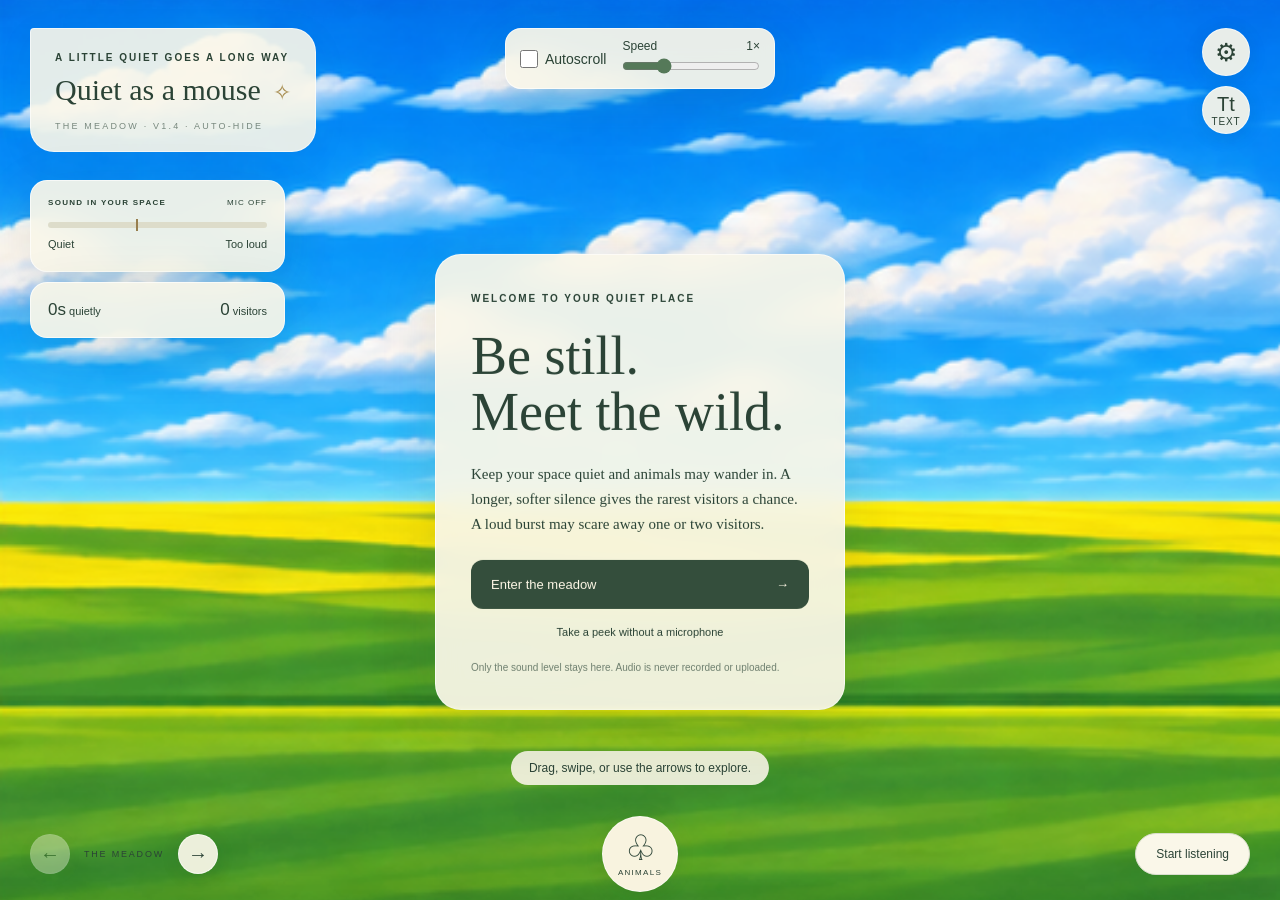
==== index.html @ 6cda4142 "Add files via upload" ====
<!doctype html>
<html lang="en"><head><meta charset="utf-8"><meta name="viewport" content="width=device-width,initial-scale=1,viewport-fit=cover"><meta name="theme-color" content="#f5f1df"><meta name="description" content="A little quiet goes a long way. A microphone-powered wildlife meadow."><title>Quiet as a Mouse · V1.4 · AUTO-HIDE</title><link rel="stylesheet" href="./style.css"><link rel="stylesheet" href="./text-boxes.css"><link rel="stylesheet" href="./controls-visibility.css"></head>
<body>
<main id="game" aria-label="Wildlife meadow">
 <div id="viewport" tabindex="0" aria-label="Scrollable habitat. Swipe, drag, or use left and right arrow keys."><div id="world"><div class="scenery"><img id="panoramaImage" src="./panorama.png" alt="Continuous meadow, curved shoreline, and open water" draggable="false" fetchpriority="high"></div><div id="animals"></div><div class="scenery water-surface" aria-hidden="true"><img src="./panorama.png" alt="" draggable="false"></div></div></div>
 <div id="textLayer" aria-label="Your text boxes"></div>
 <header><div class="brand"><span class="eyebrow">A LITTLE QUIET GOES A LONG WAY</span><h1>Quiet as a mouse<span>✧</span></h1><span class="version">THE MEADOW · V1.4 · AUTO-HIDE</span></div><div class="header-actions"><button id="settingsButton" class="round" aria-label="Open settings" title="Settings">⚙</button><button id="textButton" class="round" aria-label="Open text boxes" title="Add or edit text"><span aria-hidden="true">Tt</span><small>TEXT</small></button></div></header>
 <section class="autoscroll glass" aria-label="Autoscroll controls"><label class="auto-toggle" for="autoScroll"><input id="autoScroll" type="checkbox"> Autoscroll</label><label class="auto-speed" for="autoScrollSpeed"><span>Speed <output id="autoScrollSpeedValue">1×</output></span><input id="autoScrollSpeed" type="range" min="0.25" max="3" step="0.25" value="1" title="Autoscroll speed"></label></section>
 <section class="hud" aria-label="Game status"><div id="soundPanel" class="glass"><div class="row"><span class="eyebrow">SOUND IN YOUR SPACE</span><span id="soundWord">MIC OFF</span></div><div class="meter"><div id="meterFill"></div><i id="thresholdMarker"></i></div><div class="row small"><span>Quiet</span><span>Too loud</span></div></div><div class="stats glass"><span id="timerPanel"><b id="timer">0s</b> quietly</span><span id="countPanel"><b id="count">0</b> visitors</span></div><button id="enableMotion" class="motion-notice" hidden>Animal animation is off. Enable</button></section>
 <div id="message" role="status" aria-live="polite">Drag, swipe, or use the arrows to explore.</div>
 <footer><div class="navigation"><button id="left" class="round" aria-label="Scroll left">←</button><span id="location">THE MEADOW</span><button id="right" class="round" aria-label="Scroll right">→</button></div><button id="collectionButton" class="round collection" aria-label="Open animal collection"><span>♧</span><small>ANIMALS</small></button><button id="pause" class="pill">Start listening</button></footer>
 <div id="welcome" class="intro glass"><span class="eyebrow">WELCOME TO YOUR QUIET PLACE</span><h2>Be still.<br>Meet the wild.</h2><p>Keep your space quiet and animals may wander in. A longer, softer silence gives the rarest visitors a chance. A loud burst may scare away one or two visitors.</p><button id="start" class="primary">Enter the meadow <span>→</span></button><button id="preview" class="text-button">Take a peek without a microphone</button><p class="privacy">Only the sound level stays here. Audio is never recorded or uploaded.</p><p id="error" role="alert"></p></div>
</main>
<dialog id="collectionDialog" class="drawer"><div class="drawer-head"><div><span class="eyebrow">WHO'S HERE TODAY?</span><h2>Your visitors</h2></div><button class="round close" aria-label="Close animal collection">×</button></div><p class="muted">210 possible visitors. Names appear when animals arrive and disappear when they flee.</p><div id="roster"></div></dialog>
<dialog id="settingsDialog" class="settings glass"><div class="drawer-head"><div><span class="eyebrow">MAKE YOURSELF AT HOME</span><h2>Settings</h2></div><button class="round close" aria-label="Close settings">×</button></div>
 <label class="setting">Show sound bar on screen <input id="showSound" type="checkbox" checked></label><label class="setting">Show animal count on screen <input id="showCount" type="checkbox" checked></label><label class="setting">Show quiet timer <input id="showTimer" type="checkbox" checked></label><label class="setting">Reduce motion <input id="reduceMotion" type="checkbox" aria-describedby="motionHelp"></label><p id="motionHelp" class="small muted"></p>
 <label class="slider-label" for="sensitivity">Microphone sensitivity <output id="sensitivityValue">50</output></label><input id="sensitivity" type="range" min="0" max="100" value="50"><p class="small muted">Higher sensitivity makes softer noises count as loud. Rare visitors need an even quieter space.</p>
 <label class="slider-label" for="scrollSpeed">Scroll sensitivity <output id="scrollSpeedValue">1</output></label><input id="scrollSpeed" type="range" min="0.5" max="2" step="0.1" value="1">
 <button id="calibrate" class="pill">Recalibrate microphone</button><p id="calibrationStatus" role="status" class="small muted">Stay quiet for three seconds during calibration.</p><p class="small muted">Changes save on this device. Switching tabs pauses listening and ends the current visit.</p>
</dialog>
<dialog id="textDialog" class="drawer text-panel" aria-labelledby="textDialogTitle">
 <div class="drawer-head"><div><span class="eyebrow">A MESSAGE FOR YOUR MEADOW</span><h2 id="textDialogTitle">Your text</h2></div><button class="round close" aria-label="Close text boxes">×</button></div>
 <div class="row"><span id="textBoxCount">0 / 10 boxes</span><span class="muted">V1.4 · AUTO-HIDE</span></div>
 <button id="addText" class="primary" type="button">+ Add text box</button>
 <p id="textLimit" role="status" hidden>All 10 boxes are in use. Remove one to add another.</p>
 <div id="textList" class="text-list" role="group" aria-label="Choose a text box"></div>
 <p id="textEmpty" class="text-empty">Add a reminder, a quiet goal, or a message for your class.</p>
 <section id="textEditor" aria-label="Edit selected text box" hidden>
  <label class="text-label" for="textContent">Text <output id="textLength">0 / 1000</output></label>
  <textarea id="textContent" maxlength="1000" rows="3" placeholder="Write your message…"></textarea>
  <label class="text-label" for="textFont">Font</label><select id="textFont" aria-describedby="textFontHelp"></select>
  <p id="textFontHelp" class="muted"></p>
  <label class="text-label" for="textSize">Text size <output id="textSizeValue">32 px</output></label><input id="textSize" type="range" min="16" max="96" step="1" value="32">
  <label class="text-label" for="textColor">Text color <input id="textColor" type="color" value="#263e30"></label>
  <label class="setting" for="textBacking">Light background <input id="textBacking" type="checkbox" checked></label>
  <label class="text-label" for="textX">Horizontal position <output id="textXValue">50%</output></label><input id="textX" type="range" min="0" max="100" step="1" value="50">
  <label class="text-label" for="textY">Vertical position <output id="textYValue">42%</output></label><input id="textY" type="range" min="0" max="100" step="1" value="42">
  <p class="muted">Close this panel, then drag the move handle on a box to place it. Tap the text to edit it again.</p>
  <button id="removeText" class="text-remove" type="button">Remove this box</button>
 </section>
 <p id="textSaveStatus" class="muted" role="status"></p>
</dialog><noscript><div class="intro glass">Please enable JavaScript to play Quiet as a Mouse.</div></noscript><script type="module" src="./game.mjs"></script></body></html>
---- style.css ----
*{box-sizing:border-box} :root{font-family:Georgia,'Times New Roman',serif;color:#2b4336;background:#8bcafb;font-synthesis:none}body{margin:0;overflow:hidden}button,input{font:inherit}button{cursor:pointer;color:inherit}button:focus-visible,input:focus-visible,#viewport:focus-visible{outline:3px solid #c17b33;outline-offset:4px}button{border:0}button:disabled{opacity:.55;cursor:wait}#game{position:relative;height:100vh;height:100dvh;min-height:360px;overflow:hidden}#viewport{position:absolute;inset:0;overflow-x:auto;overflow-y:hidden;scrollbar-width:none;touch-action:pan-x;cursor:grab}#viewport:active{cursor:grabbing}#viewport::-webkit-scrollbar{display:none}#world{position:relative;height:100%;width:617.045455vh;width:617.045455dvh;min-width:100vw;background:#7cbfdc}.scenery{position:absolute;inset:0;overflow:hidden;pointer-events:none}.scenery img{position:absolute;left:0;top:var(--panorama-top,-52.840909%);width:100%;height:var(--panorama-height,205.681818%);max-width:none;object-fit:fill;pointer-events:none;user-select:none}header{position:absolute;left:max(30px,env(safe-area-inset-left));right:max(30px,env(safe-area-inset-right));top:max(28px,env(safe-area-inset-top));display:flex;justify-content:space-between;align-items:flex-start;pointer-events:none}.brand{padding:18px 24px;background:#faf7e9e8;border:1px solid #fff9;border-radius:4px 24px 24px 24px;box-shadow:0 8px 40px #31483c0c}header button{pointer-events:auto}.eyebrow,.version,.small,.row,#soundWord,.stats,.navigation,.pill,.primary,.text-button,.privacy,.setting,.slider-label,.muted,.animal-name,.tier-count,.collection small,#message{font-family:Arial,sans-serif}.eyebrow{font-size:10px;letter-spacing:2px;font-weight:700}.version{font-size:9px;letter-spacing:2.2px;opacity:.6}h1{font-size:30px;font-weight:normal;margin:8px 0}h1 span{font-size:22px;margin-left:12px;color:#a78c4f}h2{font-size:34px;font-weight:normal;margin:10px 0 18px}.round{width:48px;height:48px;border-radius:50%;background:#faf7e9ed;box-shadow:0 3px 20px #1d382217;border:1px solid #fff9;font-size:25px;display:inline-flex;align-items:center;justify-content:center}.glass{background:#faf7e9ed;border:1px solid #ffffffa8;box-shadow:0 15px 55px #1e3c2820;backdrop-filter:blur(14px)}.hud{position:absolute;top:180px;left:30px;width:255px;pointer-events:none}.hud .glass{border-radius:17px;padding:17px}.row{display:flex;justify-content:space-between;gap:8px;align-items:center}.row .eyebrow{font-size:8px;letter-spacing:1.3px}#soundWord{font-size:8px;letter-spacing:1px}.meter{position:relative;height:6px;background:#dddcca;border-radius:12px;margin:15px 0 8px;overflow:visible}#meterFill{height:100%;width:0;background:#6f9c72;border-radius:12px;transition:width .15s}#thresholdMarker{position:absolute;top:-3px;height:12px;width:2px;background:#977e4e;left:40%}.small{font-size:11px;line-height:1.6}.stats{display:flex;gap:22px;justify-content:space-between;margin-top:10px;font-size:11px}.stats b{font-size:17px;font-weight:normal}.stats:has(> [hidden]):has(> [hidden]+[hidden]){display:none}#message{position:absolute;bottom:115px;left:50%;transform:translateX(-50%);text-align:center;max-width:90%;width:max-content;background:#f7f3e5e8;padding:10px 18px;border-radius:30px;font-size:12px;pointer-events:none}footer{position:absolute;bottom:max(25px,env(safe-area-inset-bottom));left:30px;right:30px;display:flex;justify-content:space-between;align-items:center;pointer-events:none}footer>*{pointer-events:auto}.navigation{display:flex;align-items:center;gap:14px;font-size:9px;letter-spacing:1.8px}.navigation .round{width:40px;height:40px;font-size:20px}.collection{position:absolute;left:50%;transform:translateX(-50%);width:76px;height:76px;flex-direction:column;gap:2px;background:#f8f3df}.collection span{font-size:35px;line-height:35px}.collection small{font-size:8px;letter-spacing:1.3px}.pill{border:1px solid #d9decd;background:#faf7e9;padding:13px 20px;border-radius:30px;font-size:12px}.intro{position:absolute;width:min(410px,calc(100% - 32px));top:50%;left:50%;transform:translate(-50%,-43%);padding:33px 35px;border-radius:26px}.intro h2{font-size:54px;line-height:1.04;margin:22px 0}.intro p{font-size:15px;line-height:1.65}.primary{background:#344e3c;color:#fff9e8;width:100%;padding:17px 20px;border-radius:12px;font-size:13px;display:flex;justify-content:space-between;margin-top:23px}.text-button{background:none;font-size:11px;width:100%;padding:17px 0 0}.intro .privacy{font-size:10px;opacity:.65;margin:20px 0 0}.intro #error{font-family:Arial,sans-serif;font-size:12px;color:#925039;margin:12px 0 0}#error:empty{display:none}dialog{border:1px solid #fff9;color:#2b4336}dialog::backdrop{background:#193d302b;backdrop-filter:blur(2px)}.drawer{position:fixed;inset:0 0 0 auto;margin:0;width:min(450px,100%);max-width:100%;height:100dvh;max-height:100dvh;background:#f8f5e9;padding:28px;overflow:auto}.drawer-head{display:flex;justify-content:space-between;gap:12px;align-items:flex-start}.drawer-head h2{margin-bottom:8px}.close{width:36px;height:36px;box-shadow:none}.muted{color:#778072;font-size:12px;line-height:1.6}.tier-title{display:flex;justify-content:space-between;align-items:center;margin:30px 0 12px;font-size:18px}.tier-title img{height:38px;width:47px;object-fit:contain}.tier-count{font-size:10px;color:#8b9184}.cards{display:grid;grid-template-columns:repeat(3,1fr);gap:8px}.card{height:100px;border:1px solid #e5e7da;background:#fffdf5;border-radius:13px;text-align:center;overflow:hidden;display:flex;flex-direction:column;justify-content:center;align-items:center;padding:6px}.card svg{height:65px;width:100%;flex-shrink:0}.card.locked svg{filter:grayscale(1);opacity:.22}.animal-name{font-size:9px;line-height:1.2}.settings{border-radius:24px;width:min(440px,calc(100% - 24px));padding:27px;max-height:90dvh;overflow:auto}.setting{display:flex;align-items:center;justify-content:space-between;gap:16px;padding:14px 0;border-bottom:1px solid #e1e3d7;font-size:13px}.setting input{width:19px;height:19px;accent-color:#47694c}.slider-label{display:flex;justify-content:space-between;margin:22px 0 9px;font-size:12px}input[type=range]{width:100%;accent-color:#557959;min-height:24px}#calibrate{margin-top:16px}#animals{position:absolute;inset:0;pointer-events:none}.animal{position:absolute;will-change:transform;transform-origin:center bottom;filter:drop-shadow(0 5px 2px #1e3b2522)}.animal svg{display:block;width:100%;height:100%}.animal.water{filter:none;opacity:.82}.animal.water:after{content:'';position:absolute;inset:15% 0 0;background:linear-gradient(transparent,#69b9d655);border-radius:50%;pointer-events:none}.animal .leg,.animal [data-leg]{transform-box:view-box;animation:stride .65s ease-in-out infinite alternate}.animal .l1,.animal .l2{animation-delay:-.65s}.animal .tail{transform-origin:80px 95px;animation:sway 2.4s ease-in-out infinite alternate}.animal.idle .leg,.animal.idle [data-leg]{animation-play-state:paused}.animal.fleeing .leg{animation-duration:.2s}.reduced .animal *{animation:none!important}.animal.water .body{animation:swim 2s ease-in-out infinite alternate}.animal [data-leg]{animation:none}.animal [data-body]{transform-origin:center}.animal{transition:opacity .5s}@keyframes stride{from{rotate:-12deg}to{rotate:12deg}}@keyframes sway{from{rotate:-7deg}to{rotate:7deg}}@keyframes swim{to{translate:0 4px}}[hidden]{display:none!important}@media(max-width:700px){header{left:16px;right:16px;top:16px}.brand{padding:12px 15px}h1{font-size:23px}.eyebrow{font-size:8px;letter-spacing:1.3px}.version{font-size:8px}.hud{left:16px;top:145px;width:210px}.hud .glass{padding:12px}footer{left:16px;right:16px;bottom:20px}.navigation{gap:5px}.navigation span{display:none}.pill{padding:12px 15px;font-size:10px}.collection{width:64px;height:64px}#message{bottom:99px;font-size:10px}.intro{padding:26px}.intro h2{font-size:43px}.intro p{font-size:13px}.drawer{padding:22px}}@media(max-height:590px){header{top:10px}.brand{padding:10px 16px}h1{font-size:22px;margin:5px 0}.hud{top:117px;width:210px}.intro{top:48%;transform:translate(-50%,-50%);padding:20px;width:360px}.intro h2{font-size:32px;margin:12px 0}.intro h2 br{display:none}.intro p{font-size:12px;margin:10px 0}.intro .primary{padding:12px;margin-top:12px}.intro .privacy{margin-top:12px}.text-button{padding-top:12px}footer{bottom:12px}#message{bottom:91px}.collection{width:60px;height:60px}}@media(prefers-reduced-motion:reduce){*{scroll-behavior:auto!important}}
.water-surface{z-index:200;pointer-events:none;opacity:.23;clip-path:var(--water-clip)}

#viewport{overscroll-behavior-x:contain}footer button:disabled{opacity:.4;cursor:default}.scenery img{display:block}

/* V1.3: joint motion is controlled by the shared animation rig. */
#viewport{z-index:0}header,.hud,#message,footer{z-index:5}.intro{z-index:6}.animal .leg,.animal [data-leg],.animal .tail,.animal.water .body{animation:none}.animal{transition:none}.animal.airborne{filter:none}.animal.airborne:after{display:none}.animal svg{overflow:visible}

/* V1.3.1: each articulated part rotates around its own local anchor. */
.animal [data-anim],.animal [data-body],.card [data-anim],.card [data-body]{transform-origin:0 0;transform-box:view-box}
.motion-notice{pointer-events:auto;margin-top:10px;padding:10px 12px;border-radius:12px;background:#faf7e9;color:#344e3c;font:12px Arial,sans-serif;line-height:1.4;box-shadow:0 3px 15px #1d382217}

/* V1.3.3: keep entering sprites from extending the scrollable world. */
#animals{overflow:hidden}
.autoscroll{position:absolute;z-index:5;top:max(28px,env(safe-area-inset-top));left:50%;transform:translateX(-50%);display:flex;align-items:center;gap:16px;border-radius:16px;padding:10px 14px;width:270px;font:14px Arial,sans-serif}
.auto-toggle{display:flex;align-items:center;gap:7px;white-space:nowrap;min-height:32px;cursor:pointer}.auto-toggle input{width:18px;height:18px;margin:0;accent-color:#47694c}
.auto-speed{display:flex;flex:1;min-width:0;flex-direction:column;gap:1px;font-size:12px}.auto-speed span{display:flex;justify-content:space-between}.auto-speed input{margin:0;min-width:0;min-height:24px}
@media(max-width:1040px){.autoscroll{top:158px}.hud{top:224px}}
@media(max-width:700px){.autoscroll{top:124px;width:260px;padding:7px 12px}.hud{top:186px}}
@media(max-height:590px){.autoscroll{top:108px;padding:6px 12px}.hud{top:168px}}
@media(max-height:590px) and (min-width:900px){.autoscroll{top:12px}.hud{top:117px}}
@media(max-width:380px){h1{font-size:20px}.autoscroll{width:250px;max-width:calc(100% - 28px)}}
---- text-boxes.css ----
@font-face{font-family:'QAAM Roboto';src:url('./fonts/Roboto.ttf') format('truetype');font-style:normal;font-weight:100 900;font-display:swap}
@font-face{font-family:'QAAM Open Sans';src:url('./fonts/OpenSans.ttf') format('truetype');font-style:normal;font-weight:300 800;font-display:swap}
.header-actions{display:flex;flex-direction:column;align-items:center;gap:10px;pointer-events:auto}
#textButton{flex-direction:column;font:20px Arial,sans-serif;gap:0}#textButton small{font-size:10px;letter-spacing:.8px}
#textLayer{position:absolute;inset:0;z-index:3;pointer-events:none;overflow:hidden}
.text-box{position:absolute;width:min(360px,calc(100% - 24px));max-width:calc(100% - 24px);border-radius:14px;pointer-events:auto}
.text-content{display:block;padding:12px 18px;border-radius:14px;width:100%;max-height:55dvh;overflow:auto;white-space:pre-wrap;overflow-wrap:anywhere;text-align:center;line-height:1.25;background:transparent;text-shadow:0 1px 2px #fff,0 0 5px #fff9;cursor:pointer;user-select:none;-webkit-user-select:none}
.text-box.with-backing .text-content{background:#fffdf1ed;box-shadow:0 3px 16px #213d2d15;text-shadow:none}
.text-content{touch-action:manipulation}
.text-box:hover,.text-box:focus-within,.text-box.selected{outline:2px dashed #46694b;outline-offset:2px}
.text-move{position:absolute;top:0;left:0;transform:translateY(-22px);height:36px;width:44px;background:#f8f5e9;border:1px solid #a6b2a0;border-radius:10px 10px 0 0;font:24px Arial,sans-serif;opacity:0;touch-action:none;cursor:grab;z-index:1}
.text-box:hover .text-move,.text-box:focus-within .text-move,.text-box.dragging .text-move{opacity:1}.text-box.dragging .text-move{cursor:grabbing}.text-box.dragging{z-index:2}
.text-panel{width:min(420px,100%);font:16px Arial,sans-serif;padding:24px}.text-panel h2{font-family:Georgia,serif}.text-panel .close{min-width:40px;min-height:40px}
.text-panel .muted{font-size:14px}.text-panel .eyebrow{font-size:11px}.text-panel .primary{margin-top:12px;font-size:16px;justify-content:center;min-height:44px}
.text-panel button:disabled{cursor:default}.text-panel p{line-height:1.5}.text-panel textarea,.text-panel select,.text-panel input{font:16px Arial,sans-serif}
.text-panel textarea,.text-panel select{width:100%;border:1px solid #c6d1c1;border-radius:9px;background:#fffef8;color:#263e30;padding:10px}
.text-panel textarea{min-height:108px;resize:vertical;max-height:35dvh;line-height:1.45}.text-panel select{appearance:none;background-image:url("data:image/svg+xml,%3Csvg xmlns='http://www.w3.org/2000/svg' width='16' height='16' viewBox='0 0 16 16'%3E%3Cpath d='m4 6 4 4 4-4' fill='none' stroke='%23263e30' stroke-width='1.5'/%3E%3C/svg%3E");background-repeat:no-repeat;background-position:right 12px center;padding-right:36px;min-height:44px}
.text-panel :is(button,input,select,textarea):focus-visible{outline:3px solid #b37730;outline-offset:3px}
.text-label{display:flex;justify-content:space-between;align-items:center;margin:18px 0 8px;font-size:14px;gap:8px}.text-label output{font-size:13px;color:#5b6c5b}.text-label input[type=color]{width:60px;height:40px;padding:3px;border:1px solid #c6d1c1;background:#fffef8;border-radius:8px}
.text-panel .setting{font-size:14px}.text-panel input[type=range]{min-height:36px}.text-panel input[type=checkbox]{width:22px;height:22px}
.text-list{display:grid;grid-template-columns:1fr 1fr;gap:8px;margin:16px 0}.text-choice{min-width:0;overflow:hidden;text-overflow:ellipsis;white-space:nowrap;min-height:44px;padding:10px;text-align:left;border:1px solid #d1d9ca;border-radius:10px;background:#fffdf5;font:14px Arial,sans-serif}
.text-choice[aria-pressed=true]{border-color:#3d6746;background:#e1ecd8}.text-empty{padding:16px 0;font-size:15px;color:#677463}.text-remove{margin-top:18px;border:1px solid #b77966;background:#fff9f2;color:#8b4431;padding:12px 16px;border-radius:12px;font:14px Arial,sans-serif;min-height:44px}
#textLimit{color:#8b4431;font-size:14px}#textSaveStatus{margin-top:24px}#textBoxCount{white-space:nowrap}
@media(hover:none){.text-move{opacity:1}}
@media(max-width:700px){.text-panel{padding:20px}.header-actions{gap:8px}.text-box{width:min(320px,calc(100% - 24px))}}
@media(max-height:590px){.header-actions{gap:6px}#textButton{height:42px;width:42px}.text-content{max-height:48dvh}}
@media(max-width:380px){header .brand{max-width:calc(100% - 58px)}header h1 span{margin-left:4px}}
---- controls-visibility.css ----
.header-actions,.autoscroll,footer,#enableMotion{transition:opacity .18s ease,visibility 0s}
.text-move{transition:opacity .18s ease,visibility 0s}
body.controls-asleep :is(.header-actions,.autoscroll,footer,#enableMotion,.text-move){opacity:0!important;visibility:hidden;pointer-events:none!important;transition:opacity .18s ease,visibility 0s .18s}
body.controls-asleep .text-box:not(.dragging){outline:none}
body.reduced :is(.header-actions,.autoscroll,footer,#enableMotion,.text-move){transition:none!important}
@media(prefers-reduced-motion:reduce){.header-actions,.autoscroll,footer,#enableMotion,.text-move{transition:none!important}}
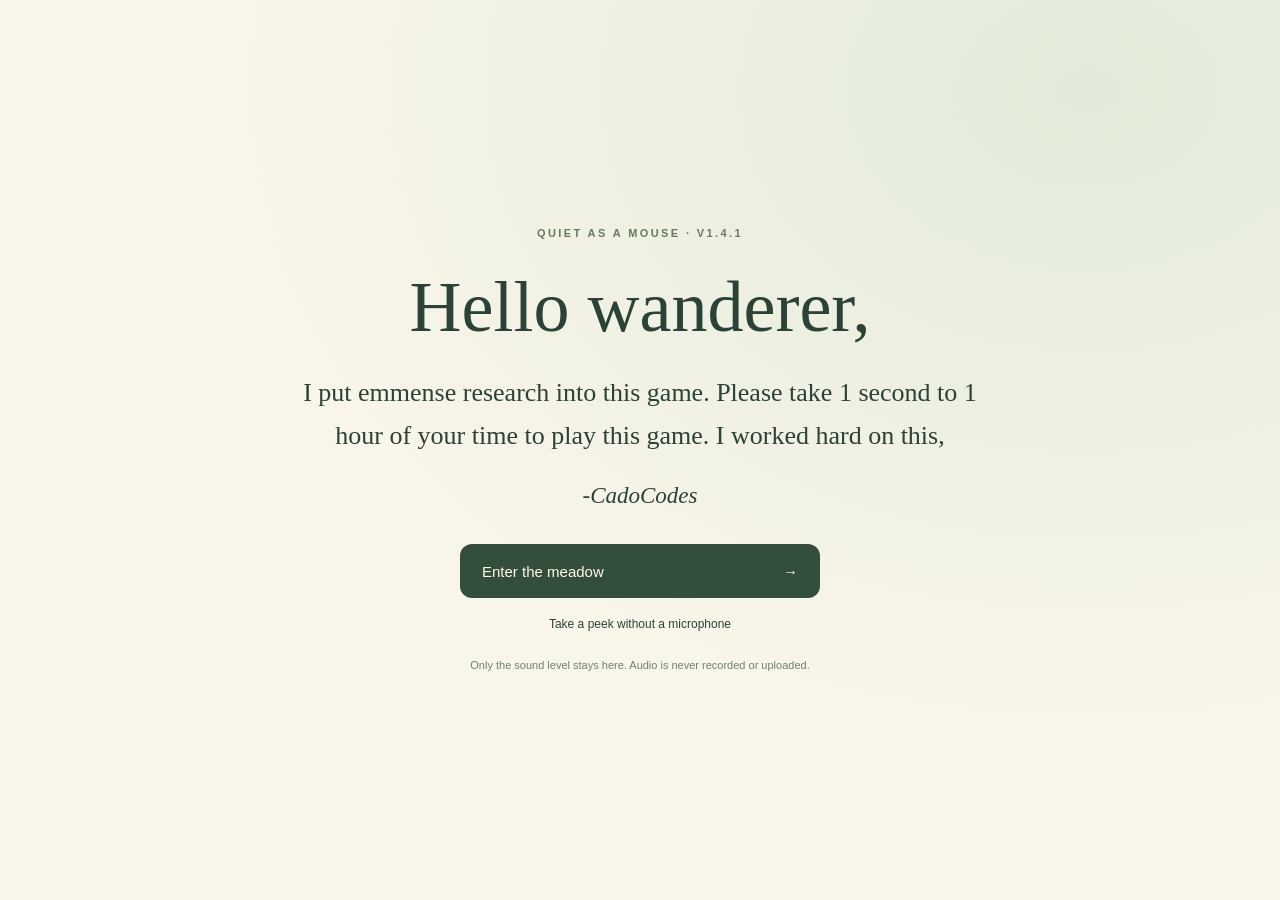
==== commit dfd724d0: "Add files via upload" ====
--- a/index.html
+++ b/index.html
@@ -1,42 +1,55 @@
-<!doctype html>
-<html lang="en"><head><meta charset="utf-8"><meta name="viewport" content="width=device-width,initial-scale=1,viewport-fit=cover"><meta name="theme-color" content="#f5f1df"><meta name="description" content="A little quiet goes a long way. A microphone-powered wildlife meadow."><title>Quiet as a Mouse · V1.4 · AUTO-HIDE</title><link rel="stylesheet" href="./style.css"><link rel="stylesheet" href="./text-boxes.css"><link rel="stylesheet" href="./controls-visibility.css"></head>
-<body>
-<main id="game" aria-label="Wildlife meadow">
- <div id="viewport" tabindex="0" aria-label="Scrollable habitat. Swipe, drag, or use left and right arrow keys."><div id="world"><div class="scenery"><img id="panoramaImage" src="./panorama.png" alt="Continuous meadow, curved shoreline, and open water" draggable="false" fetchpriority="high"></div><div id="animals"></div><div class="scenery water-surface" aria-hidden="true"><img src="./panorama.png" alt="" draggable="false"></div></div></div>
- <div id="textLayer" aria-label="Your text boxes"></div>
- <header><div class="brand"><span class="eyebrow">A LITTLE QUIET GOES A LONG WAY</span><h1>Quiet as a mouse<span>✧</span></h1><span class="version">THE MEADOW · V1.4 · AUTO-HIDE</span></div><div class="header-actions"><button id="settingsButton" class="round" aria-label="Open settings" title="Settings">⚙</button><button id="textButton" class="round" aria-label="Open text boxes" title="Add or edit text"><span aria-hidden="true">Tt</span><small>TEXT</small></button></div></header>
- <section class="autoscroll glass" aria-label="Autoscroll controls"><label class="auto-toggle" for="autoScroll"><input id="autoScroll" type="checkbox"> Autoscroll</label><label class="auto-speed" for="autoScrollSpeed"><span>Speed <output id="autoScrollSpeedValue">1×</output></span><input id="autoScrollSpeed" type="range" min="0.25" max="3" step="0.25" value="1" title="Autoscroll speed"></label></section>
- <section class="hud" aria-label="Game status"><div id="soundPanel" class="glass"><div class="row"><span class="eyebrow">SOUND IN YOUR SPACE</span><span id="soundWord">MIC OFF</span></div><div class="meter"><div id="meterFill"></div><i id="thresholdMarker"></i></div><div class="row small"><span>Quiet</span><span>Too loud</span></div></div><div class="stats glass"><span id="timerPanel"><b id="timer">0s</b> quietly</span><span id="countPanel"><b id="count">0</b> visitors</span></div><button id="enableMotion" class="motion-notice" hidden>Animal animation is off. Enable</button></section>
- <div id="message" role="status" aria-live="polite">Drag, swipe, or use the arrows to explore.</div>
- <footer><div class="navigation"><button id="left" class="round" aria-label="Scroll left">←</button><span id="location">THE MEADOW</span><button id="right" class="round" aria-label="Scroll right">→</button></div><button id="collectionButton" class="round collection" aria-label="Open animal collection"><span>♧</span><small>ANIMALS</small></button><button id="pause" class="pill">Start listening</button></footer>
- <div id="welcome" class="intro glass"><span class="eyebrow">WELCOME TO YOUR QUIET PLACE</span><h2>Be still.<br>Meet the wild.</h2><p>Keep your space quiet and animals may wander in. A longer, softer silence gives the rarest visitors a chance. A loud burst may scare away one or two visitors.</p><button id="start" class="primary">Enter the meadow <span>→</span></button><button id="preview" class="text-button">Take a peek without a microphone</button><p class="privacy">Only the sound level stays here. Audio is never recorded or uploaded.</p><p id="error" role="alert"></p></div>
-</main>
-<dialog id="collectionDialog" class="drawer"><div class="drawer-head"><div><span class="eyebrow">WHO'S HERE TODAY?</span><h2>Your visitors</h2></div><button class="round close" aria-label="Close animal collection">×</button></div><p class="muted">210 possible visitors. Names appear when animals arrive and disappear when they flee.</p><div id="roster"></div></dialog>
-<dialog id="settingsDialog" class="settings glass"><div class="drawer-head"><div><span class="eyebrow">MAKE YOURSELF AT HOME</span><h2>Settings</h2></div><button class="round close" aria-label="Close settings">×</button></div>
- <label class="setting">Show sound bar on screen <input id="showSound" type="checkbox" checked></label><label class="setting">Show animal count on screen <input id="showCount" type="checkbox" checked></label><label class="setting">Show quiet timer <input id="showTimer" type="checkbox" checked></label><label class="setting">Reduce motion <input id="reduceMotion" type="checkbox" aria-describedby="motionHelp"></label><p id="motionHelp" class="small muted"></p>
- <label class="slider-label" for="sensitivity">Microphone sensitivity <output id="sensitivityValue">50</output></label><input id="sensitivity" type="range" min="0" max="100" value="50"><p class="small muted">Higher sensitivity makes softer noises count as loud. Rare visitors need an even quieter space.</p>
- <label class="slider-label" for="scrollSpeed">Scroll sensitivity <output id="scrollSpeedValue">1</output></label><input id="scrollSpeed" type="range" min="0.5" max="2" step="0.1" value="1">
- <button id="calibrate" class="pill">Recalibrate microphone</button><p id="calibrationStatus" role="status" class="small muted">Stay quiet for three seconds during calibration.</p><p class="small muted">Changes save on this device. Switching tabs pauses listening and ends the current visit.</p>
-</dialog>
-<dialog id="textDialog" class="drawer text-panel" aria-labelledby="textDialogTitle">
- <div class="drawer-head"><div><span class="eyebrow">A MESSAGE FOR YOUR MEADOW</span><h2 id="textDialogTitle">Your text</h2></div><button class="round close" aria-label="Close text boxes">×</button></div>
- <div class="row"><span id="textBoxCount">0 / 10 boxes</span><span class="muted">V1.4 · AUTO-HIDE</span></div>
- <button id="addText" class="primary" type="button">+ Add text box</button>
- <p id="textLimit" role="status" hidden>All 10 boxes are in use. Remove one to add another.</p>
- <div id="textList" class="text-list" role="group" aria-label="Choose a text box"></div>
- <p id="textEmpty" class="text-empty">Add a reminder, a quiet goal, or a message for your class.</p>
- <section id="textEditor" aria-label="Edit selected text box" hidden>
-  <label class="text-label" for="textContent">Text <output id="textLength">0 / 1000</output></label>
-  <textarea id="textContent" maxlength="1000" rows="3" placeholder="Write your message…"></textarea>
-  <label class="text-label" for="textFont">Font</label><select id="textFont" aria-describedby="textFontHelp"></select>
-  <p id="textFontHelp" class="muted"></p>
-  <label class="text-label" for="textSize">Text size <output id="textSizeValue">32 px</output></label><input id="textSize" type="range" min="16" max="96" step="1" value="32">
-  <label class="text-label" for="textColor">Text color <input id="textColor" type="color" value="#263e30"></label>
-  <label class="setting" for="textBacking">Light background <input id="textBacking" type="checkbox" checked></label>
-  <label class="text-label" for="textX">Horizontal position <output id="textXValue">50%</output></label><input id="textX" type="range" min="0" max="100" step="1" value="50">
-  <label class="text-label" for="textY">Vertical position <output id="textYValue">42%</output></label><input id="textY" type="range" min="0" max="100" step="1" value="42">
-  <p class="muted">Close this panel, then drag the move handle on a box to place it. Tap the text to edit it again.</p>
-  <button id="removeText" class="text-remove" type="button">Remove this box</button>
- </section>
- <p id="textSaveStatus" class="muted" role="status"></p>
-</dialog><noscript><div class="intro glass">Please enable JavaScript to play Quiet as a Mouse.</div></noscript><script type="module" src="./game.mjs"></script></body></html>
+<!doctype html>
+<html lang="en"><head><meta charset="utf-8"><meta name="viewport" content="width=device-width,initial-scale=1,viewport-fit=cover"><meta name="theme-color" content="#f5f1df"><meta name="description" content="A little quiet goes a long way. A microphone-powered wildlife meadow."><title>Quiet as a Mouse · V1.4.1 · AUTO-HIDE</title><link rel="stylesheet" href="./style.css"><link rel="stylesheet" href="./text-boxes.css"><link rel="stylesheet" href="./controls-visibility.css"><link rel="stylesheet" href="./welcome-screen.css"></head>
+<body>
+<main id="game" aria-label="Wildlife meadow">
+ <div id="viewport" tabindex="0" aria-label="Scrollable habitat. Swipe, drag, or use left and right arrow keys."><div id="world"><div class="scenery"><img id="panoramaImage" src="./panorama.png" alt="Continuous meadow, curved shoreline, and open water" draggable="false" fetchpriority="high"></div><div id="animals"></div><div class="scenery water-surface" aria-hidden="true"><img src="./panorama.png" alt="" draggable="false"></div></div></div>
+ <div id="textLayer" aria-label="Your text boxes"></div>
+ <header><div class="brand"><span class="eyebrow">A LITTLE QUIET GOES A LONG WAY</span><h1>Quiet as a mouse<span>✧</span></h1><span class="version">THE MEADOW · V1.4.1 · AUTO-HIDE</span></div><div class="header-tools"><div class="header-actions"><button id="settingsButton" class="round" aria-label="Open settings" title="Settings">⚙</button><button id="textButton" class="round" aria-label="Open text boxes" title="Add or edit text"><span aria-hidden="true">Tt</span><small>TEXT</small></button></div><img class="creator-mark" src="./cadocodes-logo.png" alt="CadoCodes" width="80" height="80" draggable="false"></div></header>
+ <section class="autoscroll glass" aria-label="Autoscroll controls"><label class="auto-toggle" for="autoScroll"><input id="autoScroll" type="checkbox"> Autoscroll</label><label class="auto-speed" for="autoScrollSpeed"><span>Speed <output id="autoScrollSpeedValue">1×</output></span><input id="autoScrollSpeed" type="range" min="0.25" max="3" step="0.25" value="1" title="Autoscroll speed"></label></section>
+ <section class="hud" aria-label="Game status"><div id="soundPanel" class="glass"><div class="row"><span class="eyebrow">SOUND IN YOUR SPACE</span><span id="soundWord">MIC OFF</span></div><div class="meter"><div id="meterFill"></div><i id="thresholdMarker"></i></div><div class="row small"><span>Quiet</span><span>Too loud</span></div></div><div class="stats glass"><span id="timerPanel"><b id="timer">0s</b> quietly</span><span id="countPanel"><b id="count">0</b> visitors</span></div><button id="enableMotion" class="motion-notice" hidden>Animal animation is off. Enable</button></section>
+ <div id="message" role="status" aria-live="polite">Drag, swipe, or use the arrows to explore.</div>
+ <footer><div class="navigation"><button id="left" class="round" aria-label="Scroll left">←</button><span id="location">THE MEADOW</span><button id="right" class="round" aria-label="Scroll right">→</button></div><button id="collectionButton" class="round collection" aria-label="Open animal collection"><span>♧</span><small>ANIMALS</small></button><button id="pause" class="pill">Start listening</button></footer>
+ <section id="welcome" class="intro glass welcome-screen" aria-labelledby="welcomeTitle">
+  <div class="welcome-content">
+   <span class="eyebrow">QUIET AS A MOUSE &middot; V1.4.1</span>
+   <h2 id="welcomeTitle">Hello wanderer,</h2>
+   <p class="welcome-message">I put emmense research into this game. Please take 1 second to 1 hour of your time to play this game. I worked hard on this,</p>
+   <p class="welcome-signature">-CadoCodes</p>
+   <div class="welcome-actions">
+    <button id="start" class="primary">Enter the meadow <span aria-hidden="true">&rarr;</span></button>
+    <button id="preview" class="text-button">Take a peek without a microphone</button>
+    <p class="privacy">Only the sound level stays here. Audio is never recorded or uploaded.</p>
+    <p id="error" role="alert"></p>
+   </div>
+  </div>
+ </section>
+</main>
+<dialog id="collectionDialog" class="drawer"><div class="drawer-head"><div><span class="eyebrow">WHO'S HERE TODAY?</span><h2>Your visitors</h2></div><button class="round close" aria-label="Close animal collection">×</button></div><p class="muted">210 possible visitors. Names appear when animals arrive and disappear when they flee.</p><div id="roster"></div></dialog>
+<dialog id="settingsDialog" class="settings glass"><div class="drawer-head"><div><span class="eyebrow">MAKE YOURSELF AT HOME</span><h2>Settings</h2></div><button class="round close" aria-label="Close settings">×</button></div>
+ <label class="setting">Show sound bar on screen <input id="showSound" type="checkbox" checked></label><label class="setting">Show animal count on screen <input id="showCount" type="checkbox" checked></label><label class="setting">Show quiet timer <input id="showTimer" type="checkbox" checked></label><label class="setting">Reduce motion <input id="reduceMotion" type="checkbox" aria-describedby="motionHelp"></label><p id="motionHelp" class="small muted"></p>
+ <label class="slider-label" for="sensitivity">Microphone sensitivity <output id="sensitivityValue">50</output></label><input id="sensitivity" type="range" min="0" max="100" value="50"><p class="small muted">Higher sensitivity makes softer noises count as loud. Rare visitors need an even quieter space.</p>
+ <label class="slider-label" for="scrollSpeed">Scroll sensitivity <output id="scrollSpeedValue">1</output></label><input id="scrollSpeed" type="range" min="0.5" max="2" step="0.1" value="1">
+ <button id="calibrate" class="pill">Recalibrate microphone</button><p id="calibrationStatus" role="status" class="small muted">Stay quiet for three seconds during calibration.</p><p class="small muted">Changes save on this device. Switching tabs pauses listening and ends the current visit.</p>
+</dialog>
+<dialog id="textDialog" class="drawer text-panel" aria-labelledby="textDialogTitle">
+ <div class="drawer-head"><div><span class="eyebrow">A MESSAGE FOR YOUR MEADOW</span><h2 id="textDialogTitle">Your text</h2></div><button class="round close" aria-label="Close text boxes">×</button></div>
+ <div class="row"><span id="textBoxCount">0 / 10 boxes</span><span class="muted">V1.4.1 · AUTO-HIDE</span></div>
+ <button id="addText" class="primary" type="button">+ Add text box</button>
+ <p id="textLimit" role="status" hidden>All 10 boxes are in use. Remove one to add another.</p>
+ <div id="textList" class="text-list" role="group" aria-label="Choose a text box"></div>
+ <p id="textEmpty" class="text-empty">Add a reminder, a quiet goal, or a message for your class.</p>
+ <section id="textEditor" aria-label="Edit selected text box" hidden>
+  <label class="text-label" for="textContent">Text <output id="textLength">0 / 1000</output></label>
+  <textarea id="textContent" maxlength="1000" rows="3" placeholder="Write your message…"></textarea>
+  <label class="text-label" for="textFont">Font</label><select id="textFont" aria-describedby="textFontHelp"></select>
+  <p id="textFontHelp" class="muted"></p>
+  <label class="text-label" for="textSize">Text size <output id="textSizeValue">32 px</output></label><input id="textSize" type="range" min="16" max="96" step="1" value="32">
+  <label class="text-label" for="textColor">Text color <input id="textColor" type="color" value="#263e30"></label>
+  <label class="setting" for="textBacking">Light background <input id="textBacking" type="checkbox" checked></label>
+  <label class="text-label" for="textX">Horizontal position <output id="textXValue">50%</output></label><input id="textX" type="range" min="0" max="100" step="1" value="50">
+  <label class="text-label" for="textY">Vertical position <output id="textYValue">42%</output></label><input id="textY" type="range" min="0" max="100" step="1" value="42">
+  <p class="muted">Close this panel, then drag the move handle on a box to place it. Tap the text to edit it again.</p>
+  <button id="removeText" class="text-remove" type="button">Remove this box</button>
+ </section>
+ <p id="textSaveStatus" class="muted" role="status"></p>
+</dialog><noscript><div class="intro glass">Please enable JavaScript to play Quiet as a Mouse.</div></noscript><script type="module" src="./game.mjs"></script></body></html>
--- a/welcome-screen.css
+++ b/welcome-screen.css
@@ -0,0 +1,16 @@
+/* V1.4.1: creator welcome and top-right mark. */
+.header-tools{display:flex;flex-direction:column;align-items:flex-end;gap:14px;pointer-events:none}
+.creator-mark{display:block;width:80px;height:80px;object-fit:contain;border-radius:50%;pointer-events:none;user-select:none;filter:drop-shadow(0 4px 12px #19352a22)}
+#welcome.welcome-screen{position:absolute;inset:0;z-index:20;width:100%;height:100%;max-width:none;transform:none;border:0;border-radius:0;display:grid;align-items:safe center;justify-items:center;overflow:auto;overscroll-behavior:contain;padding:48px 28px;background:radial-gradient(ellipse at 85% 10%,#e2ebd9 0,transparent 55%),#f8f5e9;box-shadow:none}
+.welcome-content{width:min(740px,100%);text-align:center}
+#welcome .eyebrow{display:block;color:#657b5e;line-height:1.6;letter-spacing:2.4px;font-size:11px}
+#welcome h2{font-size:clamp(38px,6vw,72px);line-height:1.08;margin:26px 0}
+#welcome .welcome-message{font-size:clamp(19px,2.5vw,26px);line-height:1.65;margin:0 auto;max-width:680px}
+#welcome .welcome-signature{font-size:23px;font-style:italic;line-height:1.4;margin:22px 0 32px}
+.welcome-actions{max-width:360px;margin:0 auto}
+#welcome .primary{font-size:15px;min-height:54px;margin-top:0;align-items:center;padding:17px 22px}
+#welcome .text-button{font-size:12px;min-height:44px;padding:16px 0 8px}
+#welcome .privacy{font-size:11px;line-height:1.6;margin:15px 0 0}
+#welcome #error{font-size:13px;line-height:1.5}
+@media(max-width:700px){.header-tools{gap:12px}.creator-mark{width:60px;height:60px}#welcome.welcome-screen{padding:32px 24px}#welcome h2{margin:22px 0}#welcome .welcome-signature{font-size:21px;margin:20px 0 28px}}
+@media(max-height:590px){.header-tools{gap:10px}.creator-mark{width:56px;height:56px}#welcome.welcome-screen{padding:24px}#welcome h2{font-size:36px;margin:15px 0}#welcome .welcome-message{font-size:18px;line-height:1.5}#welcome .welcome-signature{font-size:20px;margin:12px 0 20px}}
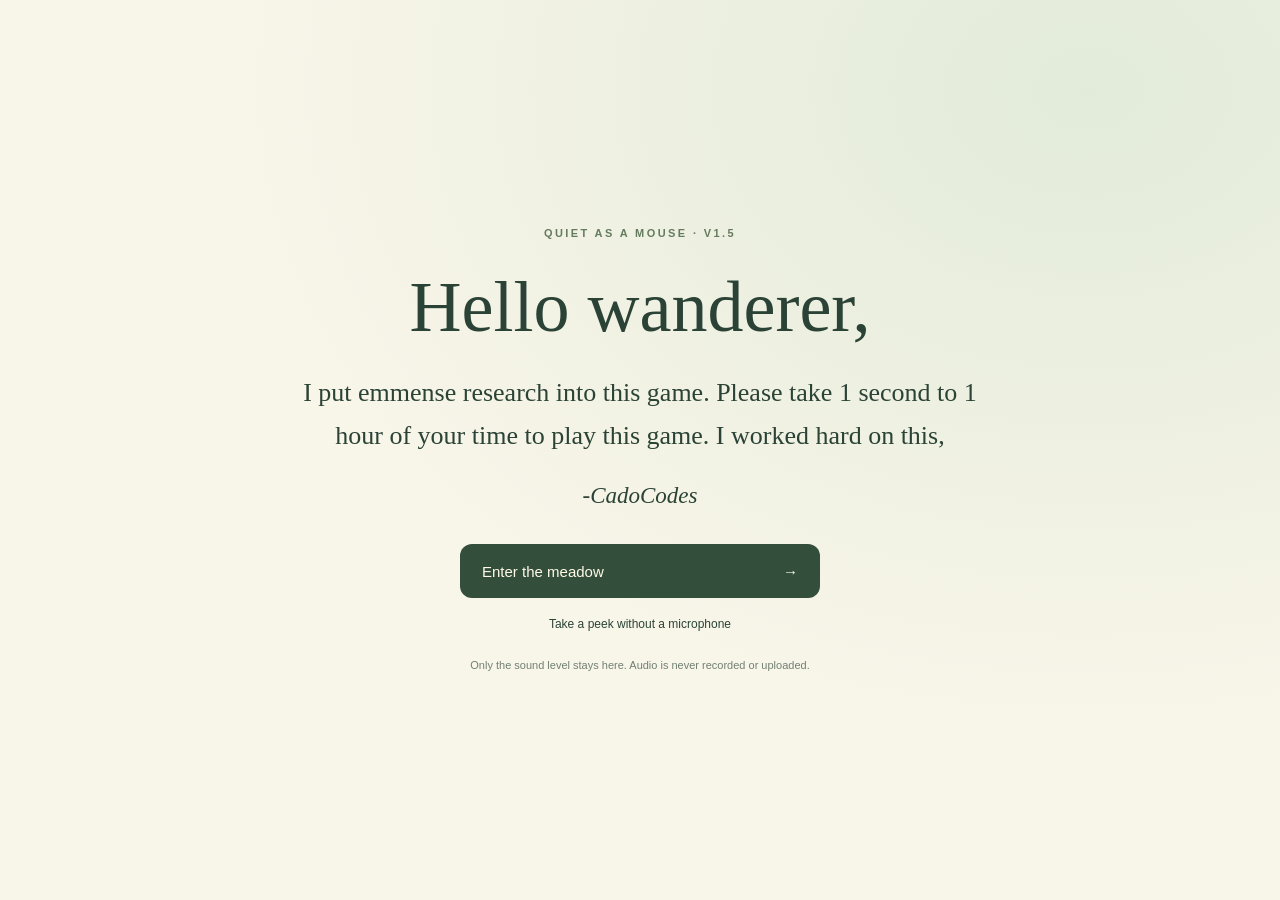
==== commit 8c495cb9: "Add files via upload" ====
--- a/index.html
+++ b/index.html
@@ -1,55 +1,66 @@
-<!doctype html>
-<html lang="en"><head><meta charset="utf-8"><meta name="viewport" content="width=device-width,initial-scale=1,viewport-fit=cover"><meta name="theme-color" content="#f5f1df"><meta name="description" content="A little quiet goes a long way. A microphone-powered wildlife meadow."><title>Quiet as a Mouse · V1.4.1 · AUTO-HIDE</title><link rel="stylesheet" href="./style.css"><link rel="stylesheet" href="./text-boxes.css"><link rel="stylesheet" href="./controls-visibility.css"><link rel="stylesheet" href="./welcome-screen.css"></head>
-<body>
-<main id="game" aria-label="Wildlife meadow">
- <div id="viewport" tabindex="0" aria-label="Scrollable habitat. Swipe, drag, or use left and right arrow keys."><div id="world"><div class="scenery"><img id="panoramaImage" src="./panorama.png" alt="Continuous meadow, curved shoreline, and open water" draggable="false" fetchpriority="high"></div><div id="animals"></div><div class="scenery water-surface" aria-hidden="true"><img src="./panorama.png" alt="" draggable="false"></div></div></div>
- <div id="textLayer" aria-label="Your text boxes"></div>
- <header><div class="brand"><span class="eyebrow">A LITTLE QUIET GOES A LONG WAY</span><h1>Quiet as a mouse<span>✧</span></h1><span class="version">THE MEADOW · V1.4.1 · AUTO-HIDE</span></div><div class="header-tools"><div class="header-actions"><button id="settingsButton" class="round" aria-label="Open settings" title="Settings">⚙</button><button id="textButton" class="round" aria-label="Open text boxes" title="Add or edit text"><span aria-hidden="true">Tt</span><small>TEXT</small></button></div><img class="creator-mark" src="./cadocodes-logo.png" alt="CadoCodes" width="80" height="80" draggable="false"></div></header>
- <section class="autoscroll glass" aria-label="Autoscroll controls"><label class="auto-toggle" for="autoScroll"><input id="autoScroll" type="checkbox"> Autoscroll</label><label class="auto-speed" for="autoScrollSpeed"><span>Speed <output id="autoScrollSpeedValue">1×</output></span><input id="autoScrollSpeed" type="range" min="0.25" max="3" step="0.25" value="1" title="Autoscroll speed"></label></section>
- <section class="hud" aria-label="Game status"><div id="soundPanel" class="glass"><div class="row"><span class="eyebrow">SOUND IN YOUR SPACE</span><span id="soundWord">MIC OFF</span></div><div class="meter"><div id="meterFill"></div><i id="thresholdMarker"></i></div><div class="row small"><span>Quiet</span><span>Too loud</span></div></div><div class="stats glass"><span id="timerPanel"><b id="timer">0s</b> quietly</span><span id="countPanel"><b id="count">0</b> visitors</span></div><button id="enableMotion" class="motion-notice" hidden>Animal animation is off. Enable</button></section>
- <div id="message" role="status" aria-live="polite">Drag, swipe, or use the arrows to explore.</div>
- <footer><div class="navigation"><button id="left" class="round" aria-label="Scroll left">←</button><span id="location">THE MEADOW</span><button id="right" class="round" aria-label="Scroll right">→</button></div><button id="collectionButton" class="round collection" aria-label="Open animal collection"><span>♧</span><small>ANIMALS</small></button><button id="pause" class="pill">Start listening</button></footer>
- <section id="welcome" class="intro glass welcome-screen" aria-labelledby="welcomeTitle">
-  <div class="welcome-content">
-   <span class="eyebrow">QUIET AS A MOUSE &middot; V1.4.1</span>
-   <h2 id="welcomeTitle">Hello wanderer,</h2>
-   <p class="welcome-message">I put emmense research into this game. Please take 1 second to 1 hour of your time to play this game. I worked hard on this,</p>
-   <p class="welcome-signature">-CadoCodes</p>
-   <div class="welcome-actions">
-    <button id="start" class="primary">Enter the meadow <span aria-hidden="true">&rarr;</span></button>
-    <button id="preview" class="text-button">Take a peek without a microphone</button>
-    <p class="privacy">Only the sound level stays here. Audio is never recorded or uploaded.</p>
-    <p id="error" role="alert"></p>
-   </div>
-  </div>
- </section>
-</main>
-<dialog id="collectionDialog" class="drawer"><div class="drawer-head"><div><span class="eyebrow">WHO'S HERE TODAY?</span><h2>Your visitors</h2></div><button class="round close" aria-label="Close animal collection">×</button></div><p class="muted">210 possible visitors. Names appear when animals arrive and disappear when they flee.</p><div id="roster"></div></dialog>
-<dialog id="settingsDialog" class="settings glass"><div class="drawer-head"><div><span class="eyebrow">MAKE YOURSELF AT HOME</span><h2>Settings</h2></div><button class="round close" aria-label="Close settings">×</button></div>
- <label class="setting">Show sound bar on screen <input id="showSound" type="checkbox" checked></label><label class="setting">Show animal count on screen <input id="showCount" type="checkbox" checked></label><label class="setting">Show quiet timer <input id="showTimer" type="checkbox" checked></label><label class="setting">Reduce motion <input id="reduceMotion" type="checkbox" aria-describedby="motionHelp"></label><p id="motionHelp" class="small muted"></p>
- <label class="slider-label" for="sensitivity">Microphone sensitivity <output id="sensitivityValue">50</output></label><input id="sensitivity" type="range" min="0" max="100" value="50"><p class="small muted">Higher sensitivity makes softer noises count as loud. Rare visitors need an even quieter space.</p>
- <label class="slider-label" for="scrollSpeed">Scroll sensitivity <output id="scrollSpeedValue">1</output></label><input id="scrollSpeed" type="range" min="0.5" max="2" step="0.1" value="1">
- <button id="calibrate" class="pill">Recalibrate microphone</button><p id="calibrationStatus" role="status" class="small muted">Stay quiet for three seconds during calibration.</p><p class="small muted">Changes save on this device. Switching tabs pauses listening and ends the current visit.</p>
-</dialog>
-<dialog id="textDialog" class="drawer text-panel" aria-labelledby="textDialogTitle">
- <div class="drawer-head"><div><span class="eyebrow">A MESSAGE FOR YOUR MEADOW</span><h2 id="textDialogTitle">Your text</h2></div><button class="round close" aria-label="Close text boxes">×</button></div>
- <div class="row"><span id="textBoxCount">0 / 10 boxes</span><span class="muted">V1.4.1 · AUTO-HIDE</span></div>
- <button id="addText" class="primary" type="button">+ Add text box</button>
- <p id="textLimit" role="status" hidden>All 10 boxes are in use. Remove one to add another.</p>
- <div id="textList" class="text-list" role="group" aria-label="Choose a text box"></div>
- <p id="textEmpty" class="text-empty">Add a reminder, a quiet goal, or a message for your class.</p>
- <section id="textEditor" aria-label="Edit selected text box" hidden>
-  <label class="text-label" for="textContent">Text <output id="textLength">0 / 1000</output></label>
-  <textarea id="textContent" maxlength="1000" rows="3" placeholder="Write your message…"></textarea>
-  <label class="text-label" for="textFont">Font</label><select id="textFont" aria-describedby="textFontHelp"></select>
-  <p id="textFontHelp" class="muted"></p>
-  <label class="text-label" for="textSize">Text size <output id="textSizeValue">32 px</output></label><input id="textSize" type="range" min="16" max="96" step="1" value="32">
-  <label class="text-label" for="textColor">Text color <input id="textColor" type="color" value="#263e30"></label>
-  <label class="setting" for="textBacking">Light background <input id="textBacking" type="checkbox" checked></label>
-  <label class="text-label" for="textX">Horizontal position <output id="textXValue">50%</output></label><input id="textX" type="range" min="0" max="100" step="1" value="50">
-  <label class="text-label" for="textY">Vertical position <output id="textYValue">42%</output></label><input id="textY" type="range" min="0" max="100" step="1" value="42">
-  <p class="muted">Close this panel, then drag the move handle on a box to place it. Tap the text to edit it again.</p>
-  <button id="removeText" class="text-remove" type="button">Remove this box</button>
- </section>
- <p id="textSaveStatus" class="muted" role="status"></p>
-</dialog><noscript><div class="intro glass">Please enable JavaScript to play Quiet as a Mouse.</div></noscript><script type="module" src="./game.mjs"></script></body></html>
+<!doctype html>
+<html lang="en"><head><meta charset="utf-8"><meta name="viewport" content="width=device-width,initial-scale=1,viewport-fit=cover"><meta name="theme-color" content="#f5f1df"><meta name="description" content="A little quiet goes a long way. A microphone-powered wildlife meadow."><title>Quiet as a Mouse · V1.5 · CLASSROOM & WILDLIFE</title><link rel="stylesheet" href="./style.css"><link rel="stylesheet" href="./text-boxes.css"><link rel="stylesheet" href="./controls-visibility.css"><link rel="stylesheet" href="./welcome-screen.css"><link rel="stylesheet" href="./challenges.css"></head>
+<body>
+<main id="game" aria-label="Wildlife meadow">
+ <div id="viewport" tabindex="0" aria-label="Scrollable habitat. Swipe, drag, or use left and right arrow keys."><div id="world"><div class="scenery"><img id="panoramaImage" src="./panorama.png" alt="Continuous meadow, curved shoreline, and open water" draggable="false" fetchpriority="high"></div><div id="animals"></div><div class="scenery water-surface" aria-hidden="true"><img src="./panorama.png" alt="" draggable="false"></div></div></div>
+ <div id="textLayer" aria-label="Your text boxes"></div>
+ <header><div class="brand"><span class="eyebrow">A LITTLE QUIET GOES A LONG WAY</span><h1>Quiet as a mouse<span>✧</span></h1><span class="version">THE MEADOW · V1.5 · CLASSROOM & WILDLIFE</span></div><div class="header-tools"><div class="header-actions"><button id="settingsButton" class="round" aria-label="Open settings" title="Settings">⚙</button><button id="textButton" class="round" aria-label="Open text boxes" title="Add or edit text"><span aria-hidden="true">Tt</span><small>TEXT</small></button><button id="challengeButton" class="round" aria-label="Open classroom challenges" title="Classroom challenges"><svg viewBox="0 0 24 24" fill="none" stroke="currentColor" stroke-width="1.7" aria-hidden="true"><path d="M7 3h10v6a5 5 0 0 1-10 0ZM7 5H3v3a4 4 0 0 0 4 4M17 5h4v3a4 4 0 0 1-4 4M12 14v6M7 21h10"/></svg><small>GOALS</small></button></div><img class="creator-mark" src="./cadocodes-logo.png" alt="CadoCodes" width="80" height="80" draggable="false"></div></header>
+ <section class="autoscroll glass" aria-label="Autoscroll controls"><label class="auto-toggle" for="autoScroll"><input id="autoScroll" type="checkbox"> Autoscroll</label><label class="auto-speed" for="autoScrollSpeed"><span>Speed <output id="autoScrollSpeedValue">1×</output></span><input id="autoScrollSpeed" type="range" min="0.25" max="3" step="0.25" value="1" title="Autoscroll speed"></label></section>
+ <section class="hud" aria-label="Game status"><div id="soundPanel" class="glass"><div class="row"><span class="eyebrow">SOUND IN YOUR SPACE</span><span id="soundWord">MIC OFF</span></div><div class="meter"><div id="meterFill"></div><i id="thresholdMarker"></i></div><div class="row small"><span>Quiet</span><span>Too loud</span></div></div><div class="stats glass"><span id="timerPanel"><b id="timer">0s</b> quietly</span><span id="countPanel"><b id="count">0</b> visitors</span></div><section id="challengeHud" class="glass" aria-label="Classroom quiet goal" hidden><div class="challenge-hud-title"><span>Class goal</span><span id="challengeTime">0:00 / 10:00</span></div><progress id="challengeProgress" value="0" max="600" aria-label="Quiet goal progress"></progress><span id="challengeState">Ready when you are</span></section><button id="enableMotion" class="motion-notice" hidden>Animal animation is off. Enable</button></section>
+ <div id="challengeCelebration" role="status" aria-live="polite" hidden></div><div id="message" role="status" aria-live="polite">Drag, swipe, or use the arrows to explore.</div>
+ <footer><div class="navigation"><button id="left" class="round" aria-label="Scroll left">←</button><span id="location">THE MEADOW</span><button id="right" class="round" aria-label="Scroll right">→</button></div><button id="collectionButton" class="round collection" aria-label="Open animal collection"><span>♧</span><small>ANIMALS</small></button><button id="pause" class="pill">Start listening</button></footer>
+ <section id="welcome" class="intro glass welcome-screen" aria-labelledby="welcomeTitle">
+  <div class="welcome-content">
+   <span class="eyebrow">QUIET AS A MOUSE &middot; V1.5</span>
+   <h2 id="welcomeTitle">Hello wanderer,</h2>
+   <p class="welcome-message">I put emmense research into this game. Please take 1 second to 1 hour of your time to play this game. I worked hard on this,</p>
+   <p class="welcome-signature">-CadoCodes</p>
+   <div class="welcome-actions">
+    <button id="start" class="primary" disabled>Enter the meadow <span aria-hidden="true">&rarr;</span></button>
+    <button id="preview" class="text-button" disabled>Take a peek without a microphone</button>
+    <p class="privacy">Only the sound level stays here. Audio is never recorded or uploaded.</p>
+    <p id="error" role="alert"></p>
+   </div>
+  </div>
+ </section>
+</main>
+<dialog id="challengeDialog" class="drawer challenge-panel" aria-labelledby="challengeTitle">
+ <div class="drawer-head"><div><span class="eyebrow">LITTLE MOMENTS, SHARED TOGETHER</span><h2 id="challengeTitle">Classroom challenges</h2></div><button class="round close" aria-label="Close classroom challenges">×</button></div>
+ <p>Choose a quiet-time goal for your class. Quiet moments add up; noise pauses your progress without taking any away.</p>
+ <label class="goal-label" for="challengeMinutes">Quiet-time goal <output id="challengeMinutesValue">10 min</output></label><input id="challengeMinutes" type="range" min="1" max="60" step="1" value="10">
+ <div class="challenge-reading"><strong id="challengeDialogTime">0:00 / 10:00</strong><progress id="challengeDialogProgress" max="600" value="0" aria-label="Quiet goal progress"></progress><p id="challengeDialogState" role="status">Ready when you are</p></div>
+ <div class="challenge-actions"><button id="challengeToggle" class="primary">Start challenge</button><button id="challengeReset" class="pill" hidden>Reset this goal</button></div>
+ <label class="setting">Show goal on screen <input id="showChallenge" type="checkbox" checked></label>
+ <p class="muted">Uses the sound bar’s quiet threshold. Calibration, microphone-free preview, and time away never count. Animal rarity still uses its own continuous quiet timers and luck.</p>
+ <h3>Your meadow rewards</h3><p id="challengeWins">0 goals completed</p><div id="rewardList"></div>
+ <p class="muted">Earn a decoration with each of your first three completed goals. Keep setting goals after that, and choose which earned decorations to show.</p><p id="challengeSave" class="muted" role="status"></p>
+</dialog>
+<dialog id="collectionDialog" class="drawer"><div class="drawer-head"><div><span class="eyebrow">WHO'S HERE TODAY?</span><h2>Your visitors</h2></div><button class="round close" aria-label="Close animal collection">×</button></div><p class="muted">210 possible visitors. Names appear when animals arrive and disappear when they flee.</p><div id="roster"></div></dialog>
+<dialog id="settingsDialog" class="settings glass"><div class="drawer-head"><div><span class="eyebrow">MAKE YOURSELF AT HOME</span><h2>Settings</h2></div><button class="round close" aria-label="Close settings">×</button></div>
+ <label class="setting">Show sound bar on screen <input id="showSound" type="checkbox" checked></label><label class="setting">Show animal count on screen <input id="showCount" type="checkbox" checked></label><label class="setting">Show quiet timer <input id="showTimer" type="checkbox" checked></label><label class="setting">Reduce motion <input id="reduceMotion" type="checkbox" aria-describedby="motionHelp"></label><p id="motionHelp" class="small muted"></p>
+ <label class="slider-label" for="noiseLimit">Noise Limit <output id="noiseLimitValue">50</output></label><input id="noiseLimit" type="range" min="-100" max="200" step="1" value="50" aria-describedby="noiseLimitHelp"><p id="noiseLimitHelp" class="small muted">Higher numbers allow more noise: −100 is the quietest limit; 200 allows the most. This is a game scale, not decibels. Rare visitors still need a quieter space.</p>
+ <label class="slider-label" for="scrollSpeed">Scroll sensitivity <output id="scrollSpeedValue">1</output></label><input id="scrollSpeed" type="range" min="0.5" max="2" step="0.1" value="1">
+ <button id="calibrate" class="pill">Recalibrate microphone</button><p id="calibrationStatus" role="status" class="small muted">Stay quiet for three seconds during calibration.</p><p class="small muted">Changes save on this device. Switching tabs pauses listening and ends the current visit.</p>
+</dialog>
+<dialog id="textDialog" class="drawer text-panel" aria-labelledby="textDialogTitle">
+ <div class="drawer-head"><div><span class="eyebrow">A MESSAGE FOR YOUR MEADOW</span><h2 id="textDialogTitle">Your text</h2></div><button class="round close" aria-label="Close text boxes">×</button></div>
+ <div class="row"><span id="textBoxCount">0 / 10 boxes</span><span class="muted">V1.5 · CLASSROOM & WILDLIFE</span></div>
+ <button id="addText" class="primary" type="button">+ Add text box</button>
+ <p id="textLimit" role="status" hidden>All 10 boxes are in use. Remove one to add another.</p>
+ <div id="textList" class="text-list" role="group" aria-label="Choose a text box"></div>
+ <p id="textEmpty" class="text-empty">Add a reminder, a quiet goal, or a message for your class.</p>
+ <section id="textEditor" aria-label="Edit selected text box" hidden>
+  <label class="text-label" for="textContent">Text <output id="textLength">0 / 1000</output></label>
+  <textarea id="textContent" maxlength="1000" rows="3" placeholder="Write your message…"></textarea>
+  <label class="text-label" for="textFont">Font</label><select id="textFont" aria-describedby="textFontHelp"></select>
+  <p id="textFontHelp" class="muted"></p>
+  <label class="text-label" for="textSize">Text size <output id="textSizeValue">32 px</output></label><input id="textSize" type="range" min="16" max="96" step="1" value="32">
+  <label class="text-label" for="textColor">Text color <input id="textColor" type="color" value="#263e30"></label>
+  <label class="setting" for="textBacking">Light background <input id="textBacking" type="checkbox" checked></label>
+  <label class="text-label" for="textX">Horizontal position <output id="textXValue">50%</output></label><input id="textX" type="range" min="0" max="100" step="1" value="50">
+  <label class="text-label" for="textY">Vertical position <output id="textYValue">42%</output></label><input id="textY" type="range" min="0" max="100" step="1" value="42">
+  <p class="muted">Close this panel, then drag the move handle on a box to place it. Tap the text to edit it again.</p>
+  <button id="removeText" class="text-remove" type="button">Remove this box</button>
+ </section>
+ <p id="textSaveStatus" class="muted" role="status"></p>
+</dialog><noscript><div class="intro glass">Please enable JavaScript to play Quiet as a Mouse.</div></noscript><script type="module" src="./game.mjs"></script></body></html>
--- a/challenges.css
+++ b/challenges.css
@@ -0,0 +1,11 @@
+.challenge-panel{font:16px Arial,sans-serif;width:min(440px,100%);padding:26px}.challenge-panel h2{font-family:Georgia,serif}.challenge-panel p{line-height:1.55}.challenge-panel .muted{font-size:14px}.challenge-panel .close{min-width:44px;min-height:44px}.challenge-panel .eyebrow{font-size:11px;line-height:1.5}.challenge-panel .primary{font-size:16px;justify-content:center;min-height:48px}.challenge-panel .pill{font-size:14px;min-height:44px}.challenge-panel .setting{font-size:14px}.challenge-panel input[type=range]{min-height:40px}.challenge-panel input[type=checkbox]{width:22px;height:22px}
+#challengeButton{font:22px Arial,sans-serif;flex-direction:column;gap:1px}#challengeButton small{font-size:9px;letter-spacing:.4px}#challengeButton svg{width:23px;height:23px}
+.goal-label{display:flex;justify-content:space-between;align-items:center;gap:12px;margin-top:22px;font-size:16px}.challenge-reading{background:#edf0df;border:1px solid #dbe3cf;border-radius:16px;padding:18px;margin-top:18px}.challenge-reading strong{font-size:23px;font-weight:normal}.challenge-reading p{margin:8px 0 0;font-size:14px}progress{appearance:none;-webkit-appearance:none;border:0;background:#d9e1cb;border-radius:10px;overflow:hidden;display:block;width:100%;height:8px;color:#5a8055}progress::-webkit-progress-bar{background:#d9e1cb}progress::-webkit-progress-value{background:#5a8055;border-radius:10px}progress::-moz-progress-bar{background:#5a8055;border-radius:10px}
+.challenge-reading progress{margin:14px 0 0}.challenge-actions{display:flex;gap:8px;flex-wrap:wrap}.challenge-actions .primary{margin:14px 0 8px}.challenge-actions .pill{margin-bottom:12px}#challengeReset{background:transparent;border-color:#a8b69c}
+#challengeHud{margin-top:10px;font:14px Arial,sans-serif;padding:13px 16px}.challenge-hud-title{display:flex;justify-content:space-between;gap:10px}#challengeTime{font-variant-numeric:tabular-nums;white-space:nowrap;font-size:13px}#challengeHud progress{margin:9px 0 6px;height:6px}#challengeState{display:block;font-size:12px;line-height:1.35}#challengeWins{font-size:14px;color:#5d7655;margin:20px 0 8px}.challenge-panel h3{font:24px Georgia,serif;margin:25px 0 8px}.reward-card{display:flex;gap:12px;align-items:center;padding:14px 0;border-bottom:1px solid #dce3d2;font-size:14px}.reward-card p{font-size:13px;margin:5px 0;color:#62705d}.reward-picture{width:76px;flex-shrink:0}.reward-picture svg{display:block;width:100%}.reward-locked .reward-picture{filter:grayscale(1);opacity:.4}.reward-toggle{border:1px solid #9aad90;background:#e4ecd9;border-radius:10px;min-height:44px;padding:9px;font-size:13px}.reward-toggle[aria-pressed=false]{background:#fffdf5}
+#challengeCelebration{position:absolute;z-index:8;left:50%;top:43%;transform:translate(-50%,-50%);width:min(390px,calc(100% - 32px));padding:23px 27px;border-radius:22px;background:#f7f5e8f2;box-shadow:0 10px 50px #2d4c3725;border:1px solid #fff;font:22px/1.45 Georgia,serif;text-align:center;pointer-events:none;animation:goal-bloom .7s ease both}@keyframes goal-bloom{from{opacity:0;transform:translate(-50%,-45%) scale(.96)}to{opacity:1;transform:translate(-50%,-50%) scale(1)}}.reduced #challengeCelebration{animation:none}
+#decorations{position:absolute;inset:0;pointer-events:none}.meadow-decor{position:absolute;transform:translate(-50%,-100%);width:clamp(70px,15.3dvh,163px);pointer-events:none}.meadow-decor svg{width:100%;display:block}.decor-flowers{width:clamp(33.8px,6.12dvh,65px)}
+@media(max-width:700px){#challengeHud{padding:10px 12px}.challenge-panel{padding:22px}.creator-mark{width:48px;height:48px}.header-tools{gap:8px}}
+@media(max-height:590px){.header-actions{flex-direction:row;gap:8px}.header-tools{gap:5px}.creator-mark{width:36px;height:36px}.header-actions .round{height:42px;width:42px}.autoscroll{top:112px;left:auto;right:16px;transform:none;width:250px}.hud{top:110px;width:200px}.hud .glass{padding:8px 10px}.hud .meter{margin:10px 0 5px}.hud .stats{margin-top:5px;font-size:11px}.hud .stats b{font-size:15px}#challengeHud{margin-top:5px;padding:8px 10px;font-size:12px}#challengeHud progress{margin:6px 0 4px}#challengeState{font-size:11px}.motion-notice{font-size:10px;padding:5px}#challengeCelebration{font-size:18px;padding:16px 22px}}
+@media(max-height:590px) and (max-width:450px){.header-actions{flex-direction:column;gap:6px}.creator-mark{width:32px;height:32px}.autoscroll{top:124px;left:16px;right:auto;transform:none;width:230px}.hud{top:184px}.header-tools .creator-mark{display:none}}
+@media(prefers-reduced-motion:reduce){#challengeCelebration{animation:none}}
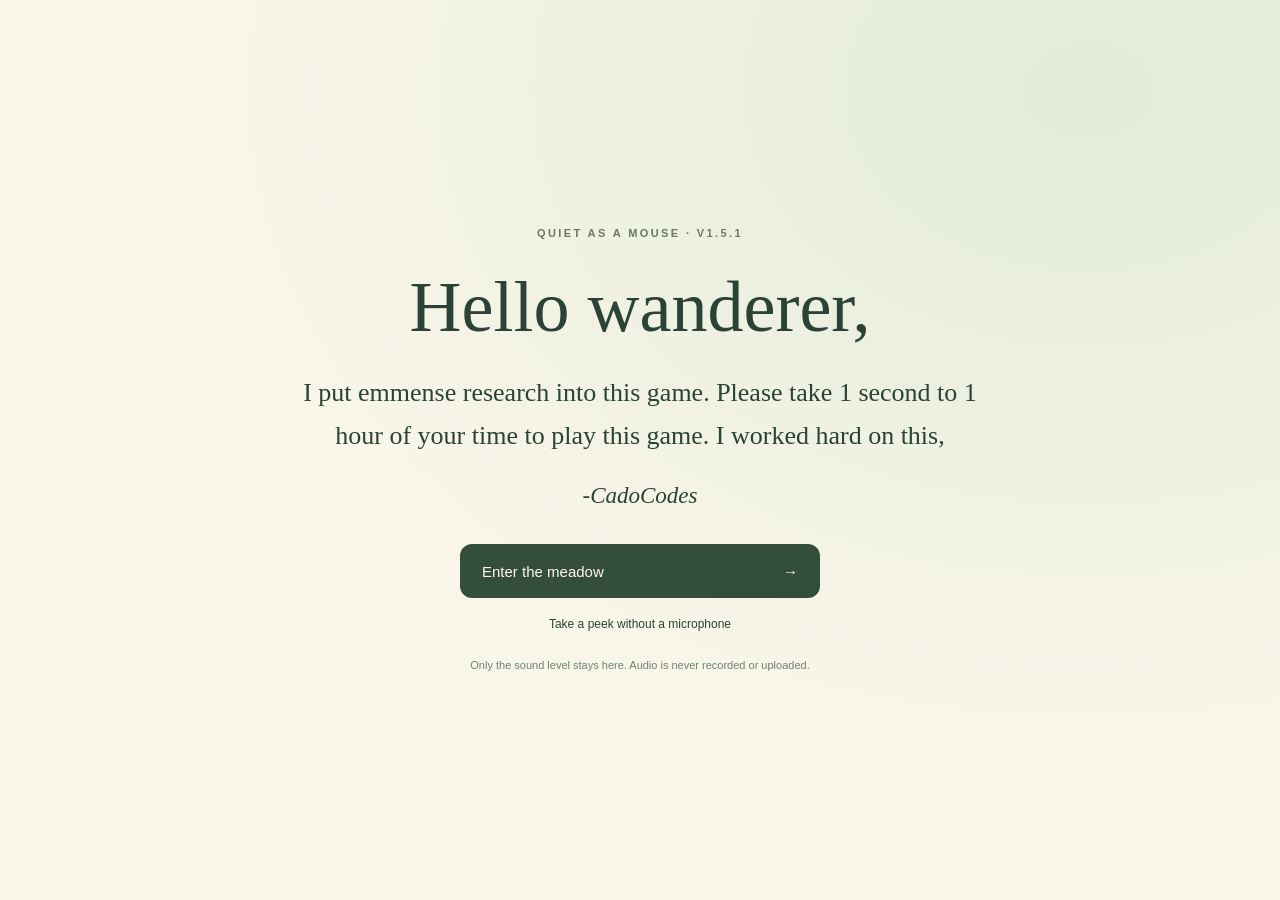
==== commit 5bd9d177: "Add files via upload" ====
--- a/index.html
+++ b/index.html
@@ -1,17 +1,17 @@
 <!doctype html>
-<html lang="en"><head><meta charset="utf-8"><meta name="viewport" content="width=device-width,initial-scale=1,viewport-fit=cover"><meta name="theme-color" content="#f5f1df"><meta name="description" content="A little quiet goes a long way. A microphone-powered wildlife meadow."><title>Quiet as a Mouse · V1.5 · CLASSROOM & WILDLIFE</title><link rel="stylesheet" href="./style.css"><link rel="stylesheet" href="./text-boxes.css"><link rel="stylesheet" href="./controls-visibility.css"><link rel="stylesheet" href="./welcome-screen.css"><link rel="stylesheet" href="./challenges.css"></head>
+<html lang="en"><head><meta charset="utf-8"><meta name="viewport" content="width=device-width,initial-scale=1,viewport-fit=cover"><meta name="theme-color" content="#f5f1df"><meta name="description" content="A little quiet goes a long way. A microphone-powered wildlife meadow."><title>Quiet as a Mouse · V1.5.1 · PAUSE & RESUME</title><link rel="stylesheet" href="./style.css"><link rel="stylesheet" href="./text-boxes.css"><link rel="stylesheet" href="./controls-visibility.css"><link rel="stylesheet" href="./welcome-screen.css"><link rel="stylesheet" href="./challenges.css"></head>
 <body>
 <main id="game" aria-label="Wildlife meadow">
  <div id="viewport" tabindex="0" aria-label="Scrollable habitat. Swipe, drag, or use left and right arrow keys."><div id="world"><div class="scenery"><img id="panoramaImage" src="./panorama.png" alt="Continuous meadow, curved shoreline, and open water" draggable="false" fetchpriority="high"></div><div id="animals"></div><div class="scenery water-surface" aria-hidden="true"><img src="./panorama.png" alt="" draggable="false"></div></div></div>
  <div id="textLayer" aria-label="Your text boxes"></div>
- <header><div class="brand"><span class="eyebrow">A LITTLE QUIET GOES A LONG WAY</span><h1>Quiet as a mouse<span>✧</span></h1><span class="version">THE MEADOW · V1.5 · CLASSROOM & WILDLIFE</span></div><div class="header-tools"><div class="header-actions"><button id="settingsButton" class="round" aria-label="Open settings" title="Settings">⚙</button><button id="textButton" class="round" aria-label="Open text boxes" title="Add or edit text"><span aria-hidden="true">Tt</span><small>TEXT</small></button><button id="challengeButton" class="round" aria-label="Open classroom challenges" title="Classroom challenges"><svg viewBox="0 0 24 24" fill="none" stroke="currentColor" stroke-width="1.7" aria-hidden="true"><path d="M7 3h10v6a5 5 0 0 1-10 0ZM7 5H3v3a4 4 0 0 0 4 4M17 5h4v3a4 4 0 0 1-4 4M12 14v6M7 21h10"/></svg><small>GOALS</small></button></div><img class="creator-mark" src="./cadocodes-logo.png" alt="CadoCodes" width="80" height="80" draggable="false"></div></header>
+ <header><div class="brand"><span class="eyebrow">A LITTLE QUIET GOES A LONG WAY</span><h1>Quiet as a mouse<span>✧</span></h1><span class="version">THE MEADOW · V1.5.1 · PAUSE & RESUME</span></div><div class="header-tools"><div class="header-actions"><button id="settingsButton" class="round" aria-label="Open settings" title="Settings">⚙</button><button id="textButton" class="round" aria-label="Open text boxes" title="Add or edit text"><span aria-hidden="true">Tt</span><small>TEXT</small></button><button id="challengeButton" class="round" aria-label="Open classroom challenges" title="Classroom challenges"><svg viewBox="0 0 24 24" fill="none" stroke="currentColor" stroke-width="1.7" aria-hidden="true"><path d="M7 3h10v6a5 5 0 0 1-10 0ZM7 5H3v3a4 4 0 0 0 4 4M17 5h4v3a4 4 0 0 1-4 4M12 14v6M7 21h10"/></svg><small>GOALS</small></button></div><img class="creator-mark" src="./cadocodes-logo.png" alt="CadoCodes" width="80" height="80" draggable="false"></div></header>
  <section class="autoscroll glass" aria-label="Autoscroll controls"><label class="auto-toggle" for="autoScroll"><input id="autoScroll" type="checkbox"> Autoscroll</label><label class="auto-speed" for="autoScrollSpeed"><span>Speed <output id="autoScrollSpeedValue">1×</output></span><input id="autoScrollSpeed" type="range" min="0.25" max="3" step="0.25" value="1" title="Autoscroll speed"></label></section>
  <section class="hud" aria-label="Game status"><div id="soundPanel" class="glass"><div class="row"><span class="eyebrow">SOUND IN YOUR SPACE</span><span id="soundWord">MIC OFF</span></div><div class="meter"><div id="meterFill"></div><i id="thresholdMarker"></i></div><div class="row small"><span>Quiet</span><span>Too loud</span></div></div><div class="stats glass"><span id="timerPanel"><b id="timer">0s</b> quietly</span><span id="countPanel"><b id="count">0</b> visitors</span></div><section id="challengeHud" class="glass" aria-label="Classroom quiet goal" hidden><div class="challenge-hud-title"><span>Class goal</span><span id="challengeTime">0:00 / 10:00</span></div><progress id="challengeProgress" value="0" max="600" aria-label="Quiet goal progress"></progress><span id="challengeState">Ready when you are</span></section><button id="enableMotion" class="motion-notice" hidden>Animal animation is off. Enable</button></section>
  <div id="challengeCelebration" role="status" aria-live="polite" hidden></div><div id="message" role="status" aria-live="polite">Drag, swipe, or use the arrows to explore.</div>
  <footer><div class="navigation"><button id="left" class="round" aria-label="Scroll left">←</button><span id="location">THE MEADOW</span><button id="right" class="round" aria-label="Scroll right">→</button></div><button id="collectionButton" class="round collection" aria-label="Open animal collection"><span>♧</span><small>ANIMALS</small></button><button id="pause" class="pill">Start listening</button></footer>
  <section id="welcome" class="intro glass welcome-screen" aria-labelledby="welcomeTitle">
   <div class="welcome-content">
-   <span class="eyebrow">QUIET AS A MOUSE &middot; V1.5</span>
+   <span class="eyebrow">QUIET AS A MOUSE &middot; V1.5.1</span>
    <h2 id="welcomeTitle">Hello wanderer,</h2>
    <p class="welcome-message">I put emmense research into this game. Please take 1 second to 1 hour of your time to play this game. I worked hard on this,</p>
    <p class="welcome-signature">-CadoCodes</p>
@@ -40,11 +40,12 @@
  <label class="setting">Show sound bar on screen <input id="showSound" type="checkbox" checked></label><label class="setting">Show animal count on screen <input id="showCount" type="checkbox" checked></label><label class="setting">Show quiet timer <input id="showTimer" type="checkbox" checked></label><label class="setting">Reduce motion <input id="reduceMotion" type="checkbox" aria-describedby="motionHelp"></label><p id="motionHelp" class="small muted"></p>
  <label class="slider-label" for="noiseLimit">Noise Limit <output id="noiseLimitValue">50</output></label><input id="noiseLimit" type="range" min="-100" max="200" step="1" value="50" aria-describedby="noiseLimitHelp"><p id="noiseLimitHelp" class="small muted">Higher numbers allow more noise: −100 is the quietest limit; 200 allows the most. This is a game scale, not decibels. Rare visitors still need a quieter space.</p>
  <label class="slider-label" for="scrollSpeed">Scroll sensitivity <output id="scrollSpeedValue">1</output></label><input id="scrollSpeed" type="range" min="0.5" max="2" step="0.1" value="1">
- <button id="calibrate" class="pill">Recalibrate microphone</button><p id="calibrationStatus" role="status" class="small muted">Stay quiet for three seconds during calibration.</p><p class="small muted">Changes save on this device. Switching tabs pauses listening and ends the current visit.</p>
+ <button id="calibrate" class="pill">Recalibrate microphone</button><p id="calibrationStatus" role="status" class="small muted">Stay quiet for three seconds during calibration.</p><p class="small muted">Changes save on this device. Switching tabs pauses listening and keeps your visitors. Resume listening when you return.</p>
+ <section class="reset-section" aria-labelledby="progressTitle"><h3 id="progressTitle">Saved meadow</h3><p id="progressSaveStatus" class="muted" role="status"></p><button id="resetProgress" class="pill">Reset progress</button><div id="resetConfirm" hidden><p>Remove all visitors and reset quiet timers and the current classroom goal? Earned decorations, text boxes, and settings will stay.</p><div class="reset-actions"><button id="cancelReset" class="pill">Cancel</button><button id="confirmReset" class="pill">Reset now</button></div></div></section>
 </dialog>
 <dialog id="textDialog" class="drawer text-panel" aria-labelledby="textDialogTitle">
  <div class="drawer-head"><div><span class="eyebrow">A MESSAGE FOR YOUR MEADOW</span><h2 id="textDialogTitle">Your text</h2></div><button class="round close" aria-label="Close text boxes">×</button></div>
- <div class="row"><span id="textBoxCount">0 / 10 boxes</span><span class="muted">V1.5 · CLASSROOM & WILDLIFE</span></div>
+ <div class="row"><span id="textBoxCount">0 / 10 boxes</span><span class="muted">V1.5.1 · PAUSE & RESUME</span></div>
  <button id="addText" class="primary" type="button">+ Add text box</button>
  <p id="textLimit" role="status" hidden>All 10 boxes are in use. Remove one to add another.</p>
  <div id="textList" class="text-list" role="group" aria-label="Choose a text box"></div>
--- a/style.css
+++ b/style.css
@@ -20,3 +20,6 @@
 @media(max-height:590px){.autoscroll{top:108px;padding:6px 12px}.hud{top:168px}}
 @media(max-height:590px) and (min-width:900px){.autoscroll{top:12px}.hud{top:117px}}
 @media(max-width:380px){h1{font-size:20px}.autoscroll{width:250px;max-width:calc(100% - 28px)}}
+
+/* V1.5.1: deliberate reset, separate from pausing. */
+.reset-section{font:14px/1.5 Arial,sans-serif;border-top:1px solid #d7dfce;margin-top:22px;padding-top:12px}.reset-section h3{font:22px Georgia,serif;margin:10px 0}.reset-section .muted{font-size:14px}.reset-section .pill{font-size:14px;min-height:44px}.reset-actions{display:flex;gap:10px;flex-wrap:wrap}#resetProgress,#confirmReset{color:#874735;border-color:#b98b78;background:#fff5ed}#resetConfirm{padding:12px 0}
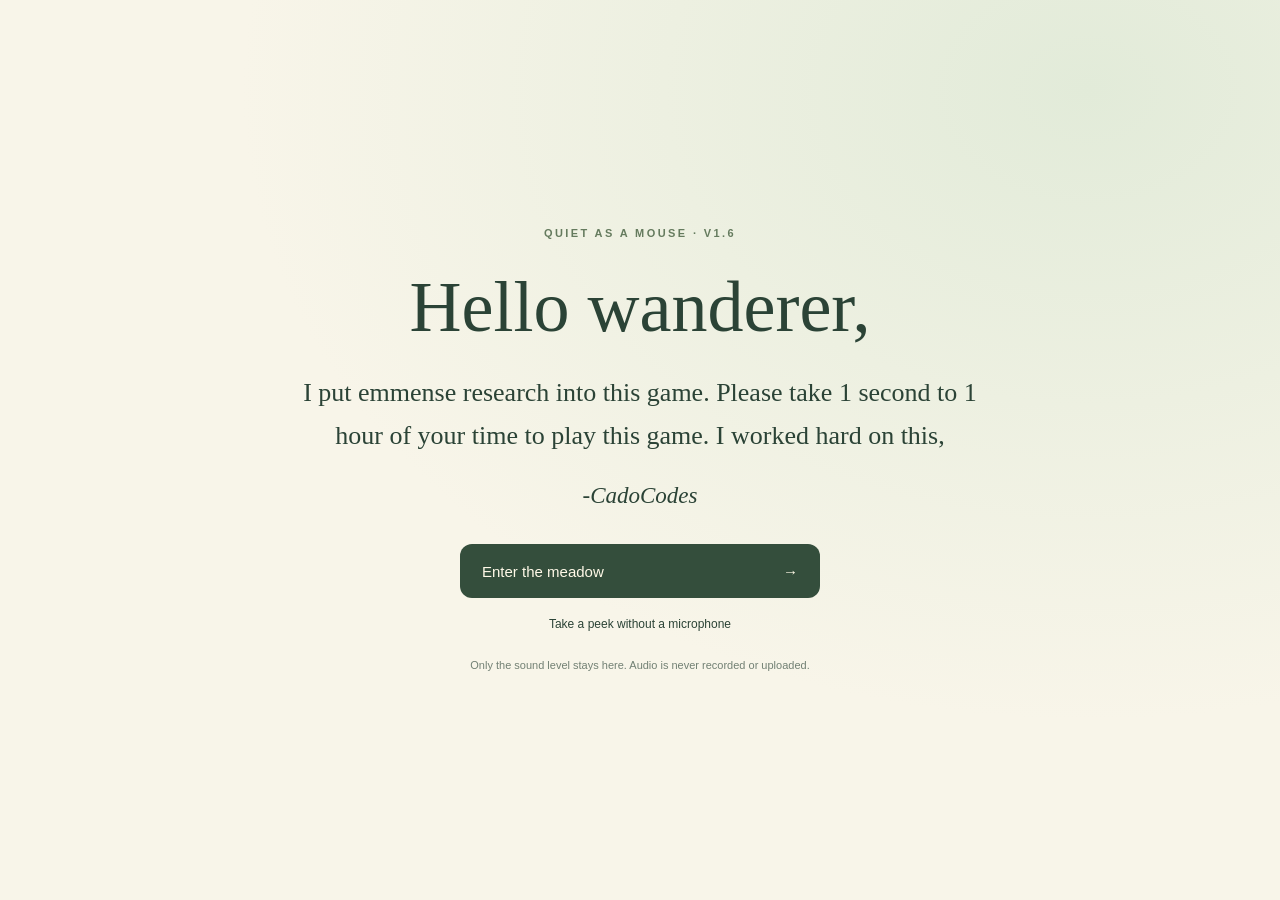
==== commit c99feef1: "Add files via upload" ====
--- a/index.html
+++ b/index.html
@@ -1,17 +1,26 @@
 <!doctype html>
-<html lang="en"><head><meta charset="utf-8"><meta name="viewport" content="width=device-width,initial-scale=1,viewport-fit=cover"><meta name="theme-color" content="#f5f1df"><meta name="description" content="A little quiet goes a long way. A microphone-powered wildlife meadow."><title>Quiet as a Mouse · V1.5.1 · PAUSE & RESUME</title><link rel="stylesheet" href="./style.css"><link rel="stylesheet" href="./text-boxes.css"><link rel="stylesheet" href="./controls-visibility.css"><link rel="stylesheet" href="./welcome-screen.css"><link rel="stylesheet" href="./challenges.css"></head>
+<html lang="en"><head><meta charset="utf-8"><meta name="viewport" content="width=device-width,initial-scale=1,viewport-fit=cover"><meta name="theme-color" content="#f5f1df"><meta name="description" content="A little quiet goes a long way. A microphone-powered wildlife meadow."><title>Quiet as a Mouse · V1.6 · CLASSROOM TOOLS</title><link rel="stylesheet" href="./style.css"><link rel="stylesheet" href="./text-boxes.css"><link rel="stylesheet" href="./controls-visibility.css"><link rel="stylesheet" href="./welcome-screen.css"><link rel="stylesheet" href="./challenges.css"><link rel="stylesheet" href="./classroom-tools.css"></head>
 <body>
 <main id="game" aria-label="Wildlife meadow">
  <div id="viewport" tabindex="0" aria-label="Scrollable habitat. Swipe, drag, or use left and right arrow keys."><div id="world"><div class="scenery"><img id="panoramaImage" src="./panorama.png" alt="Continuous meadow, curved shoreline, and open water" draggable="false" fetchpriority="high"></div><div id="animals"></div><div class="scenery water-surface" aria-hidden="true"><img src="./panorama.png" alt="" draggable="false"></div></div></div>
+ <div id="imageLayer" aria-label="Your imported images"></div>
  <div id="textLayer" aria-label="Your text boxes"></div>
- <header><div class="brand"><span class="eyebrow">A LITTLE QUIET GOES A LONG WAY</span><h1>Quiet as a mouse<span>✧</span></h1><span class="version">THE MEADOW · V1.5.1 · PAUSE & RESUME</span></div><div class="header-tools"><div class="header-actions"><button id="settingsButton" class="round" aria-label="Open settings" title="Settings">⚙</button><button id="textButton" class="round" aria-label="Open text boxes" title="Add or edit text"><span aria-hidden="true">Tt</span><small>TEXT</small></button><button id="challengeButton" class="round" aria-label="Open classroom challenges" title="Classroom challenges"><svg viewBox="0 0 24 24" fill="none" stroke="currentColor" stroke-width="1.7" aria-hidden="true"><path d="M7 3h10v6a5 5 0 0 1-10 0ZM7 5H3v3a4 4 0 0 0 4 4M17 5h4v3a4 4 0 0 1-4 4M12 14v6M7 21h10"/></svg><small>GOALS</small></button></div><img class="creator-mark" src="./cadocodes-logo.png" alt="CadoCodes" width="80" height="80" draggable="false"></div></header>
+ <header><div class="brand"><span class="eyebrow">A LITTLE QUIET GOES A LONG WAY</span><h1>Quiet as a mouse<span>✧</span></h1><span class="version">THE MEADOW · V1.6 · CLASSROOM TOOLS</span></div><div class="header-tools"><div class="header-actions" role="group" aria-label="Meadow tools">
+ <button id="settingsButton" class="round tool-button" aria-label="Open settings" title="Settings"><img src="./icons/settings.png" alt="" draggable="false"><small>Settings</small></button>
+ <button id="textButton" class="round tool-button" aria-label="Open text boxes" title="Add or edit text"><span aria-hidden="true">Tt</span><small>Text</small></button>
+ <button id="imageButton" class="round tool-button" aria-label="Open images" title="Import and arrange images"><img src="./icons/images.png" alt="" draggable="false"><small>Images</small></button>
+ <button id="countdownButton" class="round tool-button" aria-label="Open timer" title="Classroom timer"><img src="./icons/timer.webp" alt="" draggable="false"><small>Timer</small></button>
+ <button id="challengeButton" class="round tool-button" aria-label="Open classroom challenges" title="Classroom challenges"><svg viewBox="0 0 24 24" fill="none" stroke="currentColor" stroke-width="1.7" aria-hidden="true"><path d="M7 3h10v6a5 5 0 0 1-10 0ZM7 5H3v3a4 4 0 0 0 4 4M17 5h4v3a4 4 0 0 1-4 4M12 14v6M7 21h10"/></svg><small>Goals</small></button>
+ <button id="collectionButton" class="round tool-button" aria-label="Open animal collection" title="Your animal collection"><span aria-hidden="true">♧</span><small>Animals</small></button>
+ </div><img class="creator-mark" src="./cadocodes-logo.png" alt="CadoCodes" width="80" height="80" draggable="false"></div></header>
  <section class="autoscroll glass" aria-label="Autoscroll controls"><label class="auto-toggle" for="autoScroll"><input id="autoScroll" type="checkbox"> Autoscroll</label><label class="auto-speed" for="autoScrollSpeed"><span>Speed <output id="autoScrollSpeedValue">1×</output></span><input id="autoScrollSpeed" type="range" min="0.25" max="3" step="0.25" value="1" title="Autoscroll speed"></label></section>
  <section class="hud" aria-label="Game status"><div id="soundPanel" class="glass"><div class="row"><span class="eyebrow">SOUND IN YOUR SPACE</span><span id="soundWord">MIC OFF</span></div><div class="meter"><div id="meterFill"></div><i id="thresholdMarker"></i></div><div class="row small"><span>Quiet</span><span>Too loud</span></div></div><div class="stats glass"><span id="timerPanel"><b id="timer">0s</b> quietly</span><span id="countPanel"><b id="count">0</b> visitors</span></div><section id="challengeHud" class="glass" aria-label="Classroom quiet goal" hidden><div class="challenge-hud-title"><span>Class goal</span><span id="challengeTime">0:00 / 10:00</span></div><progress id="challengeProgress" value="0" max="600" aria-label="Quiet goal progress"></progress><span id="challengeState">Ready when you are</span></section><button id="enableMotion" class="motion-notice" hidden>Animal animation is off. Enable</button></section>
+ <section id="countdownHud" class="glass" aria-label="Classroom timer" hidden><span id="countdownHudState">Ready when you are</span><strong id="countdownHudValue" role="timer" aria-live="off">05:00</strong></section>
  <div id="challengeCelebration" role="status" aria-live="polite" hidden></div><div id="message" role="status" aria-live="polite">Drag, swipe, or use the arrows to explore.</div>
- <footer><div class="navigation"><button id="left" class="round" aria-label="Scroll left">←</button><span id="location">THE MEADOW</span><button id="right" class="round" aria-label="Scroll right">→</button></div><button id="collectionButton" class="round collection" aria-label="Open animal collection"><span>♧</span><small>ANIMALS</small></button><button id="pause" class="pill">Start listening</button></footer>
+ <footer><div class="navigation"><button id="left" class="round" aria-label="Scroll left">←</button><span id="location">THE MEADOW</span><button id="right" class="round" aria-label="Scroll right">→</button></div><button id="pause" class="pill">Start listening</button></footer>
  <section id="welcome" class="intro glass welcome-screen" aria-labelledby="welcomeTitle">
   <div class="welcome-content">
-   <span class="eyebrow">QUIET AS A MOUSE &middot; V1.5.1</span>
+   <span class="eyebrow">QUIET AS A MOUSE &middot; V1.6</span>
    <h2 id="welcomeTitle">Hello wanderer,</h2>
    <p class="welcome-message">I put emmense research into this game. Please take 1 second to 1 hour of your time to play this game. I worked hard on this,</p>
    <p class="welcome-signature">-CadoCodes</p>
@@ -41,11 +50,11 @@
  <label class="slider-label" for="noiseLimit">Noise Limit <output id="noiseLimitValue">50</output></label><input id="noiseLimit" type="range" min="-100" max="200" step="1" value="50" aria-describedby="noiseLimitHelp"><p id="noiseLimitHelp" class="small muted">Higher numbers allow more noise: −100 is the quietest limit; 200 allows the most. This is a game scale, not decibels. Rare visitors still need a quieter space.</p>
  <label class="slider-label" for="scrollSpeed">Scroll sensitivity <output id="scrollSpeedValue">1</output></label><input id="scrollSpeed" type="range" min="0.5" max="2" step="0.1" value="1">
  <button id="calibrate" class="pill">Recalibrate microphone</button><p id="calibrationStatus" role="status" class="small muted">Stay quiet for three seconds during calibration.</p><p class="small muted">Changes save on this device. Switching tabs pauses listening and keeps your visitors. Resume listening when you return.</p>
- <section class="reset-section" aria-labelledby="progressTitle"><h3 id="progressTitle">Saved meadow</h3><p id="progressSaveStatus" class="muted" role="status"></p><button id="resetProgress" class="pill">Reset progress</button><div id="resetConfirm" hidden><p>Remove all visitors and reset quiet timers and the current classroom goal? Earned decorations, text boxes, and settings will stay.</p><div class="reset-actions"><button id="cancelReset" class="pill">Cancel</button><button id="confirmReset" class="pill">Reset now</button></div></div></section>
+ <section class="reset-section" aria-labelledby="progressTitle"><h3 id="progressTitle">Saved meadow</h3><p id="progressSaveStatus" class="muted" role="status"></p><button id="resetProgress" class="pill">Reset progress</button><div id="resetConfirm" hidden><p>Remove all visitors and reset quiet timers and the current classroom goal? Earned decorations, text boxes, images, your timer, and settings will stay.</p><div class="reset-actions"><button id="cancelReset" class="pill">Cancel</button><button id="confirmReset" class="pill">Reset now</button></div></div></section>
 </dialog>
 <dialog id="textDialog" class="drawer text-panel" aria-labelledby="textDialogTitle">
  <div class="drawer-head"><div><span class="eyebrow">A MESSAGE FOR YOUR MEADOW</span><h2 id="textDialogTitle">Your text</h2></div><button class="round close" aria-label="Close text boxes">×</button></div>
- <div class="row"><span id="textBoxCount">0 / 10 boxes</span><span class="muted">V1.5.1 · PAUSE & RESUME</span></div>
+ <div class="row"><span id="textBoxCount">0 / 10 boxes</span><span class="muted">V1.6 · CLASSROOM TOOLS</span></div>
  <button id="addText" class="primary" type="button">+ Add text box</button>
  <p id="textLimit" role="status" hidden>All 10 boxes are in use. Remove one to add another.</p>
  <div id="textList" class="text-list" role="group" aria-label="Choose a text box"></div>
@@ -64,4 +73,38 @@
   <button id="removeText" class="text-remove" type="button">Remove this box</button>
  </section>
  <p id="textSaveStatus" class="muted" role="status"></p>
-</dialog><noscript><div class="intro glass">Please enable JavaScript to play Quiet as a Mouse.</div></noscript><script type="module" src="./game.mjs"></script></body></html>
+</dialog>
+<dialog id="imageDialog" class="drawer classroom-panel" aria-labelledby="imageTitle">
+ <div class="drawer-head"><div><span class="eyebrow">MAKE THE MEADOW YOUR OWN</span><h2 id="imageTitle">Your images</h2></div><button class="round close" aria-label="Close images">×</button></div>
+ <p>Add up to five images, then move and scale them to suit your classroom.</p>
+ <div class="row"><span id="imageCount">0 / 5 images</span><span class="muted">On this device</span></div>
+ <input id="imageFiles" type="file" accept="image/png,image/jpeg,image/webp,image/gif" multiple hidden>
+ <button id="importImages" class="primary" type="button" disabled>Import images</button>
+ <p id="imageImportStatus" role="status"></p><p id="imageLimit" class="muted" hidden>All 5 spaces are in use. Remove an image to add another.</p>
+ <div id="imageList" class="image-list" role="group" aria-label="Choose an image"></div>
+ <p id="imageEmpty" class="muted">PNG, JPG, WebP, or GIF · up to 20 MB each. GIFs become still images. Images stay on your device.</p>
+ <section id="imageEditor" aria-label="Edit selected image" hidden>
+  <label class="text-label" for="imageScale">Scale <output id="imageScaleValue">30%</output></label><input id="imageScale" type="range" min="10" max="100" step="1" value="30">
+  <p class="muted">100% is the largest size that fits on your screen. Your image keeps its original proportions.</p>
+  <label class="text-label" for="imageX">Horizontal position <output id="imageXValue">50%</output></label><input id="imageX" type="range" min="0" max="100" step="1" value="50">
+  <label class="text-label" for="imageY">Vertical position <output id="imageYValue">50%</output></label><input id="imageY" type="range" min="0" max="100" step="1" value="50">
+  <p class="muted">Close this panel and drag the move handle above an image. Tap the image to edit it again.</p>
+  <button id="removeImage" class="text-remove" type="button">Remove this image</button>
+ </section>
+ <p id="imageSaveStatus" class="muted" role="status"></p>
+</dialog>
+<dialog id="countdownDialog" class="drawer classroom-panel" aria-labelledby="countdownTitle">
+ <div class="drawer-head"><div><span class="eyebrow">A LITTLE TIME TO FOCUS</span><h2 id="countdownTitle">Classroom timer</h2></div><button class="round close" aria-label="Close timer">×</button></div>
+ <p>Choose any duration from 1 second to 24 hours.</p>
+ <form id="countdownForm">
+  <div class="duration-fields"><label for="countdownHours">Hours<input id="countdownHours" type="number" inputmode="numeric" min="0" max="24" step="1" value="0"></label><label for="countdownMinutes">Minutes<input id="countdownMinutes" type="number" inputmode="numeric" min="0" max="59" step="1" value="5"></label><label for="countdownSeconds">Seconds<input id="countdownSeconds" type="number" inputmode="numeric" min="0" max="59" step="1" value="0"></label></div>
+  <p id="countdownError" role="status" hidden>Enter a whole-number duration from 00:00:01 to 24:00:00. Minutes and seconds must be between 0 and 59.</p>
+  <div class="countdown-reading"><strong id="countdownValue" role="timer" aria-live="off">05:00</strong><span id="countdownState" role="status">Ready when you are</span></div>
+  <button id="countdownStart" class="primary" type="submit">Start timer</button><button id="countdownPause" class="primary" type="button" hidden>Pause timer</button>
+  <button id="countdownReset" class="pill" type="button">Reset timer</button>
+ </form>
+ <label class="setting">Show timer on screen <input id="showCountdown" type="checkbox" checked></label>
+ <p class="muted">The timer runs independently of listening and noise levels. Leaving this page pauses it. Resume here when you return.</p>
+ <p class="muted">A quiet “Time’s up!” notice appears when it finishes. No alarm sound plays.</p><p id="countdownSave" class="muted" role="status"></p>
+</dialog>
+<noscript><div class="intro glass">Please enable JavaScript to play Quiet as a Mouse.</div></noscript><script type="module" src="./game.mjs"></script></body></html>
--- a/controls-visibility.css
+++ b/controls-visibility.css
@@ -1,6 +1,8 @@
 .header-actions,.autoscroll,footer,#enableMotion{transition:opacity .18s ease,visibility 0s}
-.text-move{transition:opacity .18s ease,visibility 0s}
-body.controls-asleep :is(.header-actions,.autoscroll,footer,#enableMotion,.text-move){opacity:0!important;visibility:hidden;pointer-events:none!important;transition:opacity .18s ease,visibility 0s .18s}
+.text-move,.image-move{transition:opacity .18s ease,visibility 0s}
+body.controls-asleep :is(.header-actions,.autoscroll,footer,#enableMotion,.text-move,.image-move){opacity:0!important;visibility:hidden;pointer-events:none!important;transition:opacity .18s ease,visibility 0s .18s}
 body.controls-asleep .text-box:not(.dragging){outline:none}
-body.reduced :is(.header-actions,.autoscroll,footer,#enableMotion,.text-move){transition:none!important}
-@media(prefers-reduced-motion:reduce){.header-actions,.autoscroll,footer,#enableMotion,.text-move{transition:none!important}}
+body.reduced :is(.header-actions,.autoscroll,footer,#enableMotion,.text-move,.image-move){transition:none!important}
+@media(prefers-reduced-motion:reduce){.header-actions,.autoscroll,footer,#enableMotion,.text-move,.image-move{transition:none!important}}
+
+body.controls-asleep .image-overlay:not(.dragging){outline:none}
--- a/classroom-tools.css
+++ b/classroom-tools.css
@@ -0,0 +1,28 @@
+/* V1.6: one grid for all six classroom tools. */
+header .header-actions{display:grid;grid-template-columns:repeat(2,62px);grid-template-rows:repeat(3,62px);gap:10px;align-items:center;justify-items:center}
+header .header-actions .tool-button{position:static;transform:none;width:62px;height:62px;min-width:62px;min-height:62px;display:flex;flex-direction:column;gap:1px;padding:5px 3px;font:25px/1 Arial,sans-serif}
+header .header-actions .tool-button small{font:12px/1.1 Arial,sans-serif;letter-spacing:0}
+header .header-actions .tool-button :is(img,svg){width:28px;height:28px;object-fit:contain;pointer-events:none}
+header .header-actions .tool-button span{height:28px;line-height:28px;font-size:25px}
+header .header-actions #imageButton img{width:40px;height:28px;object-fit:cover;object-position:center;}
+header .header-tools{gap:12px}.creator-mark{width:54px;height:54px}
+.header-actions .tool-button:hover{background:#fffdf5}.header-actions .tool-button:focus-visible{outline:3px solid #b37730;outline-offset:3px}
+#imageLayer{position:absolute;inset:0;z-index:2;overflow:hidden;pointer-events:none}
+.image-overlay{position:absolute;pointer-events:auto;user-select:none;-webkit-user-select:none}
+.image-content{display:block;width:100%;height:100%;padding:0;background:none;border-radius:3px;touch-action:manipulation}
+.image-content img{display:block;width:100%;height:100%;object-fit:contain;pointer-events:none}
+.image-overlay:hover,.image-overlay:focus-within,.image-overlay.selected{outline:2px dashed #46694b;outline-offset:3px}
+.image-move{position:absolute;top:-30px;left:0;width:44px;height:36px;border-radius:10px 10px 0 0;border:1px solid #a6b2a0;background:#f8f5e9;font:24px Arial,sans-serif;touch-action:none;cursor:grab;opacity:0;z-index:1}
+.image-overlay:hover .image-move,.image-overlay:focus-within .image-move,.image-overlay.dragging .image-move{opacity:1}.image-overlay.dragging{z-index:2}.image-overlay.dragging .image-move{cursor:grabbing}
+.classroom-panel{font:16px/1.5 Arial,sans-serif;padding:26px;width:min(440px,100%)}.classroom-panel h2{font-family:Georgia,serif;line-height:1.1}.classroom-panel .eyebrow{font-size:11px}.classroom-panel .muted{font-size:14px}.classroom-panel .close{min-width:44px;min-height:44px}.classroom-panel .primary{font-size:16px;min-height:48px;justify-content:center}.classroom-panel .pill{font-size:14px;min-height:44px;margin-top:12px}.classroom-panel input[type=range]{min-height:40px}.classroom-panel .setting{font-size:14px}.classroom-panel input[type=checkbox]{width:22px;height:22px}
+.image-list{display:grid;grid-template-columns:1fr 1fr;gap:10px;margin:20px 0}.image-choice{display:flex;gap:10px;align-items:center;min-width:0;border:1px solid #c6d1c1;border-radius:12px;background:#fffdf5;padding:10px;text-align:left;font:14px Arial,sans-serif}.image-choice img{width:45px;height:45px;object-fit:contain;background:#e3e7dd;border-radius:6px}.image-choice span{overflow:hidden;overflow-wrap:anywhere;max-height:60px}.image-choice[aria-pressed=true]{border-color:#46694b;background:#e1ecd8}#imageImportStatus:empty{display:none}#imageImportStatus,#countdownError{font-size:14px;overflow-wrap:anywhere}#countdownError{color:#874735}
+.duration-fields{display:grid;grid-template-columns:repeat(3,minmax(0,1fr));gap:12px;margin:24px 0 14px}.duration-fields label{font-size:14px}.duration-fields input{display:block;width:100%;min-height:48px;margin-top:7px;border:1px solid #bccab4;background:#fffef8;border-radius:10px;padding:10px;font:20px Arial,sans-serif;color:#2b4336}.duration-fields input:disabled{opacity:.65}
+.countdown-reading{padding:24px 16px;background:#e6eddc;border:1px solid #d0ddc2;border-radius:18px;text-align:center}.countdown-reading strong{display:block;font:44px/1.2 Arial,sans-serif;font-variant-numeric:tabular-nums}.countdown-reading span{display:block;margin-top:8px;font-size:14px}
+#countdownHud{position:absolute;left:50%;bottom:94px;transform:translateX(-50%);z-index:5;border-radius:20px;padding:10px 24px;text-align:center;pointer-events:none;min-width:170px;font:14px Arial,sans-serif}#countdownHud strong{display:block;font:30px/1.2 Arial,sans-serif;font-variant-numeric:tabular-nums;margin-top:3px}#countdownHud.timer-finished{background:#ecf4d7;border-color:#9bb879}body.has-countdown #message{bottom:184px}
+@media(hover:none){.image-move{opacity:1}}
+@media(max-width:1040px){.autoscroll{left:30px;right:auto;top:158px;transform:none;width:270px}.hud{top:224px}.brand{max-width:calc(100% - 158px)}}
+@media(max-width:700px){header .header-actions{grid-template-columns:repeat(2,52px);grid-template-rows:repeat(3,52px);gap:8px}header .header-actions .tool-button{width:52px;height:52px;min-width:52px;min-height:52px;padding:3px}header .header-actions .tool-button small{font-size:11px}header .header-actions .tool-button :is(img,svg){width:25px;height:25px}header .header-actions .tool-button span{height:25px;line-height:25px;font-size:23px}header .header-actions #imageButton img{width:36px;height:25px}header .header-tools{gap:8px}.header-tools .creator-mark{width:42px;height:42px}.brand,header .brand{max-width:calc(100% - 128px);padding:12px}header h1{font-size:22px}header h1 span{display:none}.version{letter-spacing:1px}.autoscroll{left:16px;top:154px;width:min(210px,calc(100% - 150px));padding:8px 10px;display:block;font-size:13px}.auto-toggle{min-height:26px}.auto-speed{margin-top:3px}.hud{left:16px;top:244px;width:min(210px,calc(100% - 150px))}.stats{gap:8px}.stats b{font-size:16px}.classroom-panel{padding:22px}#countdownHud{bottom:82px;padding:9px 20px}body.has-countdown #message{bottom:170px}#message{bottom:82px}}
+@media(max-width:380px){header h1{font-size:20px}.row .eyebrow{font-size:7px;letter-spacing:.6px}#soundWord{letter-spacing:0}.hud .glass{padding:10px}.stats{font-size:10px}}
+@media(max-height:590px) and (min-width:701px){header .header-actions{grid-template-columns:repeat(2,48px);grid-template-rows:repeat(3,48px);gap:6px}header .header-actions .tool-button{width:48px;height:48px;min-width:48px;min-height:48px;padding:3px}header .header-actions .tool-button small{font-size:10px}header .header-actions .tool-button :is(img,svg){width:24px;height:24px}header .header-actions .tool-button span{height:24px;line-height:24px;font-size:23px}.header-tools .creator-mark{width:36px;height:36px}header .brand{max-width:250px}.autoscroll{top:12px;left:50%;right:auto;transform:translateX(-50%);width:230px}.hud{top:110px;width:200px}#countdownHud{bottom:62px;padding:8px 18px;min-width:145px}#countdownHud strong{font-size:26px}body.has-countdown #message{bottom:142px}}
+@media(max-height:590px) and (max-width:700px){.hud{top:220px}.hud .glass{padding:7px 9px}.autoscroll{top:134px}.header-tools .creator-mark{display:none}.brand,header .brand{padding:9px}header h1{font-size:19px}#countdownHud{bottom:65px;left:auto;right:16px;transform:none;min-width:128px;padding:8px 12px}#countdownHud strong{font-size:24px}body.has-countdown #message{bottom:140px;font-size:10px}}
+@media(max-height:590px) and (min-width:701px){header .brand{padding:10px 14px}header .brand .eyebrow{font-size:8px;letter-spacing:1px}header .brand .version{font-size:8px;letter-spacing:.5px}header .brand h1{font-size:21px;margin:6px 0}header .brand h1 span{display:none}}
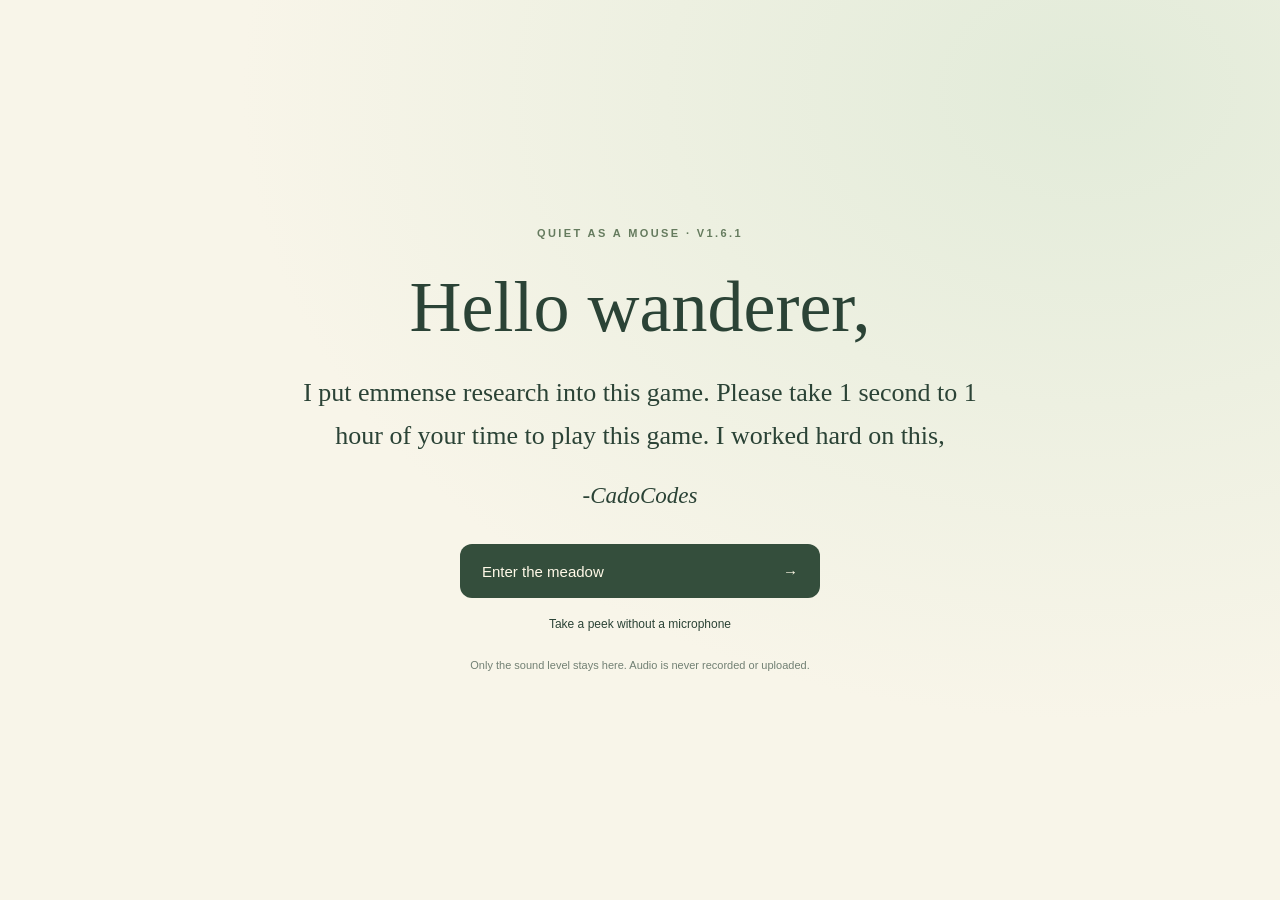
==== commit 88b4e1aa: "Add files via upload" ====
--- a/index.html
+++ b/index.html
@@ -1,17 +1,18 @@
 <!doctype html>
-<html lang="en"><head><meta charset="utf-8"><meta name="viewport" content="width=device-width,initial-scale=1,viewport-fit=cover"><meta name="theme-color" content="#f5f1df"><meta name="description" content="A little quiet goes a long way. A microphone-powered wildlife meadow."><title>Quiet as a Mouse · V1.6 · CLASSROOM TOOLS</title><link rel="stylesheet" href="./style.css"><link rel="stylesheet" href="./text-boxes.css"><link rel="stylesheet" href="./controls-visibility.css"><link rel="stylesheet" href="./welcome-screen.css"><link rel="stylesheet" href="./challenges.css"><link rel="stylesheet" href="./classroom-tools.css"></head>
+<!-- V1.6.1 icon fix: supplied toolbar images are embedded for reliable online loading. -->
+<html lang="en"><head><meta charset="utf-8"><meta name="viewport" content="width=device-width,initial-scale=1,viewport-fit=cover"><meta name="theme-color" content="#f5f1df"><meta name="description" content="A little quiet goes a long way. A microphone-powered wildlife meadow."><title>Quiet as a Mouse · V1.6.1 · CLASSROOM TOOLS</title><link rel="stylesheet" href="./style.css"><link rel="stylesheet" href="./text-boxes.css"><link rel="stylesheet" href="./controls-visibility.css"><link rel="stylesheet" href="./welcome-screen.css"><link rel="stylesheet" href="./challenges.css"><link rel="stylesheet" href="./classroom-tools.css"></head>
 <body>
 <main id="game" aria-label="Wildlife meadow">
  <div id="viewport" tabindex="0" aria-label="Scrollable habitat. Swipe, drag, or use left and right arrow keys."><div id="world"><div class="scenery"><img id="panoramaImage" src="./panorama.png" alt="Continuous meadow, curved shoreline, and open water" draggable="false" fetchpriority="high"></div><div id="animals"></div><div class="scenery water-surface" aria-hidden="true"><img src="./panorama.png" alt="" draggable="false"></div></div></div>
  <div id="imageLayer" aria-label="Your imported images"></div>
  <div id="textLayer" aria-label="Your text boxes"></div>
- <header><div class="brand"><span class="eyebrow">A LITTLE QUIET GOES A LONG WAY</span><h1>Quiet as a mouse<span>✧</span></h1><span class="version">THE MEADOW · V1.6 · CLASSROOM TOOLS</span></div><div class="header-tools"><div class="header-actions" role="group" aria-label="Meadow tools">
- <button id="settingsButton" class="round tool-button" aria-label="Open settings" title="Settings"><img src="./icons/settings.png" alt="" draggable="false"><small>Settings</small></button>
+ <header><div class="brand"><span class="eyebrow">A LITTLE QUIET GOES A LONG WAY</span><h1>Quiet as a mouse<span>✧</span></h1><span class="version">THE MEADOW · V1.6.1 · CLASSROOM TOOLS</span></div><div class="header-tools"><div class="header-actions" role="group" aria-label="Meadow tools">
+ <button id="settingsButton" class="round tool-button" aria-label="Open settings" title="Settings"><img src="[data-uri]" alt="" draggable="false"><small>Settings</small></button>
  <button id="textButton" class="round tool-button" aria-label="Open text boxes" title="Add or edit text"><span aria-hidden="true">Tt</span><small>Text</small></button>
- <button id="imageButton" class="round tool-button" aria-label="Open images" title="Import and arrange images"><img src="./icons/images.png" alt="" draggable="false"><small>Images</small></button>
- <button id="countdownButton" class="round tool-button" aria-label="Open timer" title="Classroom timer"><img src="./icons/timer.webp" alt="" draggable="false"><small>Timer</small></button>
+ <button id="imageButton" class="round tool-button" aria-label="Open images" title="Import and arrange images"><img src="[data-uri]" alt="" draggable="false"><small>Images</small></button>
+ <button id="countdownButton" class="round tool-button" aria-label="Open timer" title="Classroom timer"><img src="[data-uri]" alt="" draggable="false"><small>Timer</small></button>
  <button id="challengeButton" class="round tool-button" aria-label="Open classroom challenges" title="Classroom challenges"><svg viewBox="0 0 24 24" fill="none" stroke="currentColor" stroke-width="1.7" aria-hidden="true"><path d="M7 3h10v6a5 5 0 0 1-10 0ZM7 5H3v3a4 4 0 0 0 4 4M17 5h4v3a4 4 0 0 1-4 4M12 14v6M7 21h10"/></svg><small>Goals</small></button>
- <button id="collectionButton" class="round tool-button" aria-label="Open animal collection" title="Your animal collection"><span aria-hidden="true">♧</span><small>Animals</small></button>
+ <button id="collectionButton" class="round tool-button" aria-label="Open animal collection" title="Your animal collection"><img src="[data-uri]" alt="" draggable="false"><small>Animals</small></button>
  </div><img class="creator-mark" src="./cadocodes-logo.png" alt="CadoCodes" width="80" height="80" draggable="false"></div></header>
  <section class="autoscroll glass" aria-label="Autoscroll controls"><label class="auto-toggle" for="autoScroll"><input id="autoScroll" type="checkbox"> Autoscroll</label><label class="auto-speed" for="autoScrollSpeed"><span>Speed <output id="autoScrollSpeedValue">1×</output></span><input id="autoScrollSpeed" type="range" min="0.25" max="3" step="0.25" value="1" title="Autoscroll speed"></label></section>
  <section class="hud" aria-label="Game status"><div id="soundPanel" class="glass"><div class="row"><span class="eyebrow">SOUND IN YOUR SPACE</span><span id="soundWord">MIC OFF</span></div><div class="meter"><div id="meterFill"></div><i id="thresholdMarker"></i></div><div class="row small"><span>Quiet</span><span>Too loud</span></div></div><div class="stats glass"><span id="timerPanel"><b id="timer">0s</b> quietly</span><span id="countPanel"><b id="count">0</b> visitors</span></div><section id="challengeHud" class="glass" aria-label="Classroom quiet goal" hidden><div class="challenge-hud-title"><span>Class goal</span><span id="challengeTime">0:00 / 10:00</span></div><progress id="challengeProgress" value="0" max="600" aria-label="Quiet goal progress"></progress><span id="challengeState">Ready when you are</span></section><button id="enableMotion" class="motion-notice" hidden>Animal animation is off. Enable</button></section>
@@ -20,7 +21,7 @@
  <footer><div class="navigation"><button id="left" class="round" aria-label="Scroll left">←</button><span id="location">THE MEADOW</span><button id="right" class="round" aria-label="Scroll right">→</button></div><button id="pause" class="pill">Start listening</button></footer>
  <section id="welcome" class="intro glass welcome-screen" aria-labelledby="welcomeTitle">
   <div class="welcome-content">
-   <span class="eyebrow">QUIET AS A MOUSE &middot; V1.6</span>
+   <span class="eyebrow">QUIET AS A MOUSE &middot; V1.6.1</span>
    <h2 id="welcomeTitle">Hello wanderer,</h2>
    <p class="welcome-message">I put emmense research into this game. Please take 1 second to 1 hour of your time to play this game. I worked hard on this,</p>
    <p class="welcome-signature">-CadoCodes</p>
@@ -54,7 +55,7 @@
 </dialog>
 <dialog id="textDialog" class="drawer text-panel" aria-labelledby="textDialogTitle">
  <div class="drawer-head"><div><span class="eyebrow">A MESSAGE FOR YOUR MEADOW</span><h2 id="textDialogTitle">Your text</h2></div><button class="round close" aria-label="Close text boxes">×</button></div>
- <div class="row"><span id="textBoxCount">0 / 10 boxes</span><span class="muted">V1.6 · CLASSROOM TOOLS</span></div>
+ <div class="row"><span id="textBoxCount">0 / 10 boxes</span><span class="muted">V1.6.1 · CLASSROOM TOOLS</span></div>
  <button id="addText" class="primary" type="button">+ Add text box</button>
  <p id="textLimit" role="status" hidden>All 10 boxes are in use. Remove one to add another.</p>
  <div id="textList" class="text-list" role="group" aria-label="Choose a text box"></div>
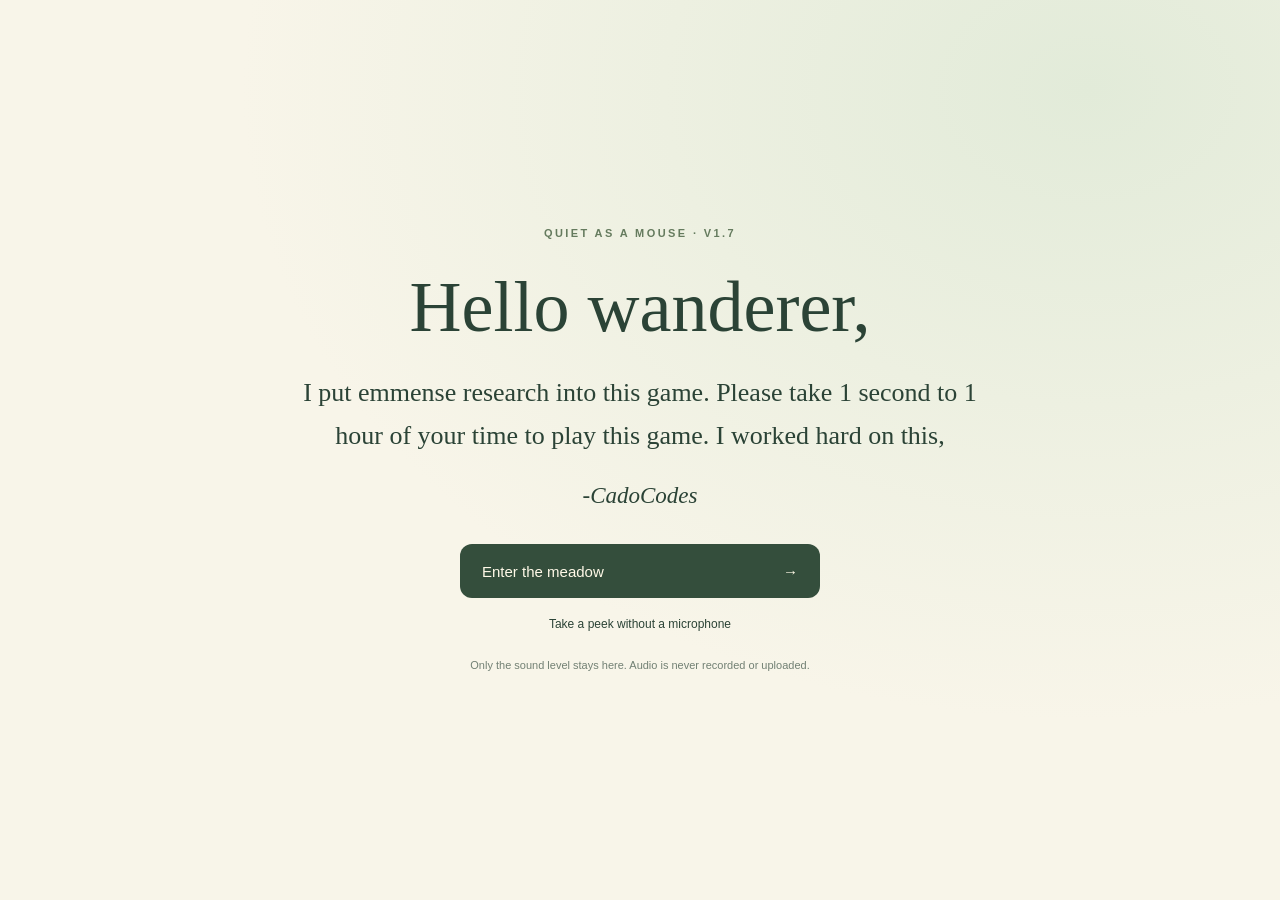
==== commit df1e721d: "Add files via upload" ====
--- a/index.html
+++ b/index.html
@@ -1,12 +1,12 @@
 <!doctype html>
-<!-- V1.6.1 icon fix: supplied toolbar images are embedded for reliable online loading. -->
-<html lang="en"><head><meta charset="utf-8"><meta name="viewport" content="width=device-width,initial-scale=1,viewport-fit=cover"><meta name="theme-color" content="#f5f1df"><meta name="description" content="A little quiet goes a long way. A microphone-powered wildlife meadow."><title>Quiet as a Mouse · V1.6.1 · CLASSROOM TOOLS</title><link rel="stylesheet" href="./style.css"><link rel="stylesheet" href="./text-boxes.css"><link rel="stylesheet" href="./controls-visibility.css"><link rel="stylesheet" href="./welcome-screen.css"><link rel="stylesheet" href="./challenges.css"><link rel="stylesheet" href="./classroom-tools.css"></head>
+<!-- V1.7 icon fix: supplied toolbar images are embedded for reliable online loading. -->
+<html lang="en"><head><meta charset="utf-8"><meta name="viewport" content="width=device-width,initial-scale=1,viewport-fit=cover"><meta name="theme-color" content="#f5f1df"><meta name="description" content="A little quiet goes a long way. A microphone-powered wildlife meadow."><title>Quiet as a Mouse · V1.7 · CLASSROOM TOOLS</title><link rel="stylesheet" href="./style.css"><link rel="stylesheet" href="./text-boxes.css"><link rel="stylesheet" href="./controls-visibility.css"><link rel="stylesheet" href="./welcome-screen.css"><link rel="stylesheet" href="./challenges.css"><link rel="stylesheet" href="./classroom-tools.css"></head>
 <body>
 <main id="game" aria-label="Wildlife meadow">
  <div id="viewport" tabindex="0" aria-label="Scrollable habitat. Swipe, drag, or use left and right arrow keys."><div id="world"><div class="scenery"><img id="panoramaImage" src="./panorama.png" alt="Continuous meadow, curved shoreline, and open water" draggable="false" fetchpriority="high"></div><div id="animals"></div><div class="scenery water-surface" aria-hidden="true"><img src="./panorama.png" alt="" draggable="false"></div></div></div>
  <div id="imageLayer" aria-label="Your imported images"></div>
  <div id="textLayer" aria-label="Your text boxes"></div>
- <header><div class="brand"><span class="eyebrow">A LITTLE QUIET GOES A LONG WAY</span><h1>Quiet as a mouse<span>✧</span></h1><span class="version">THE MEADOW · V1.6.1 · CLASSROOM TOOLS</span></div><div class="header-tools"><div class="header-actions" role="group" aria-label="Meadow tools">
+ <header><div class="brand"><span class="eyebrow">A LITTLE QUIET GOES A LONG WAY</span><h1>Quiet as a mouse<span>✧</span></h1><span class="version">THE MEADOW · V1.7 · CLASSROOM TOOLS</span></div><div class="header-tools"><div class="header-actions" role="group" aria-label="Meadow tools">
  <button id="settingsButton" class="round tool-button" aria-label="Open settings" title="Settings"><img src="[data-uri]" alt="" draggable="false"><small>Settings</small></button>
  <button id="textButton" class="round tool-button" aria-label="Open text boxes" title="Add or edit text"><span aria-hidden="true">Tt</span><small>Text</small></button>
  <button id="imageButton" class="round tool-button" aria-label="Open images" title="Import and arrange images"><img src="[data-uri]" alt="" draggable="false"><small>Images</small></button>
@@ -15,13 +15,13 @@
  <button id="collectionButton" class="round tool-button" aria-label="Open animal collection" title="Your animal collection"><img src="[data-uri]" alt="" draggable="false"><small>Animals</small></button>
  </div><img class="creator-mark" src="./cadocodes-logo.png" alt="CadoCodes" width="80" height="80" draggable="false"></div></header>
  <section class="autoscroll glass" aria-label="Autoscroll controls"><label class="auto-toggle" for="autoScroll"><input id="autoScroll" type="checkbox"> Autoscroll</label><label class="auto-speed" for="autoScrollSpeed"><span>Speed <output id="autoScrollSpeedValue">1×</output></span><input id="autoScrollSpeed" type="range" min="0.25" max="3" step="0.25" value="1" title="Autoscroll speed"></label></section>
- <section class="hud" aria-label="Game status"><div id="soundPanel" class="glass"><div class="row"><span class="eyebrow">SOUND IN YOUR SPACE</span><span id="soundWord">MIC OFF</span></div><div class="meter"><div id="meterFill"></div><i id="thresholdMarker"></i></div><div class="row small"><span>Quiet</span><span>Too loud</span></div></div><div class="stats glass"><span id="timerPanel"><b id="timer">0s</b> quietly</span><span id="countPanel"><b id="count">0</b> visitors</span></div><section id="challengeHud" class="glass" aria-label="Classroom quiet goal" hidden><div class="challenge-hud-title"><span>Class goal</span><span id="challengeTime">0:00 / 10:00</span></div><progress id="challengeProgress" value="0" max="600" aria-label="Quiet goal progress"></progress><span id="challengeState">Ready when you are</span></section><button id="enableMotion" class="motion-notice" hidden>Animal animation is off. Enable</button></section>
+ <section class="hud" aria-label="Game status"><div id="soundPanel" class="glass"><div class="row"><span class="eyebrow">SOUND IN YOUR SPACE</span><span id="soundWord">MIC OFF</span></div><div class="meter"><div id="meterFill"></div><i id="thresholdMarker"></i></div><div class="row small"><span>Quiet</span><span>Too loud</span></div></div><div class="stats glass"><span id="timerPanel"><b id="timer">0s</b> quietly</span><span id="countPanel"><b id="count">0</b> visitors</span></div><section id="challengeHud" class="glass" aria-label="Classroom goal" hidden><div class="challenge-hud-title"><span id="challengeHudTitle">Animal goal</span><span id="challengeTime">0:00 / 10:00</span></div><progress id="challengeProgress" value="0" max="600" aria-label="Goal progress"></progress><span id="challengeHudDetail" hidden></span><span id="challengeState">Ready when you are</span></section><button id="enableMotion" class="motion-notice" hidden>Animal animation is off. Enable</button></section>
  <section id="countdownHud" class="glass" aria-label="Classroom timer" hidden><span id="countdownHudState">Ready when you are</span><strong id="countdownHudValue" role="timer" aria-live="off">05:00</strong></section>
  <div id="challengeCelebration" role="status" aria-live="polite" hidden></div><div id="message" role="status" aria-live="polite">Drag, swipe, or use the arrows to explore.</div>
  <footer><div class="navigation"><button id="left" class="round" aria-label="Scroll left">←</button><span id="location">THE MEADOW</span><button id="right" class="round" aria-label="Scroll right">→</button></div><button id="pause" class="pill">Start listening</button></footer>
  <section id="welcome" class="intro glass welcome-screen" aria-labelledby="welcomeTitle">
   <div class="welcome-content">
-   <span class="eyebrow">QUIET AS A MOUSE &middot; V1.6.1</span>
+   <span class="eyebrow">QUIET AS A MOUSE &middot; V1.7</span>
    <h2 id="welcomeTitle">Hello wanderer,</h2>
    <p class="welcome-message">I put emmense research into this game. Please take 1 second to 1 hour of your time to play this game. I worked hard on this,</p>
    <p class="welcome-signature">-CadoCodes</p>
@@ -35,15 +35,32 @@
  </section>
 </main>
 <dialog id="challengeDialog" class="drawer challenge-panel" aria-labelledby="challengeTitle">
- <div class="drawer-head"><div><span class="eyebrow">LITTLE MOMENTS, SHARED TOGETHER</span><h2 id="challengeTitle">Classroom challenges</h2></div><button class="round close" aria-label="Close classroom challenges">×</button></div>
- <p>Choose a quiet-time goal for your class. Quiet moments add up; noise pauses your progress without taking any away.</p>
- <label class="goal-label" for="challengeMinutes">Quiet-time goal <output id="challengeMinutesValue">10 min</output></label><input id="challengeMinutes" type="range" min="1" max="60" step="1" value="10">
- <div class="challenge-reading"><strong id="challengeDialogTime">0:00 / 10:00</strong><progress id="challengeDialogProgress" max="600" value="0" aria-label="Quiet goal progress"></progress><p id="challengeDialogState" role="status">Ready when you are</p></div>
- <div class="challenge-actions"><button id="challengeToggle" class="primary">Start challenge</button><button id="challengeReset" class="pill" hidden>Reset this goal</button></div>
+ <div class="drawer-head"><div><span class="eyebrow">A LITTLE FOCUS, TOGETHER</span><h2 id="challengeTitle">Classroom goals</h2></div><button class="round close" aria-label="Close classroom challenges">×</button></div>
+ <p id="challengeSummary" class="goal-summary" hidden></p>
+ <form id="challengeForm" novalidate><div id="challengeSetup">
+  <label class="goal-label" for="challengeKind">Goal type</label><select id="challengeKind"><option value="animals">Animal count</option><option value="quiet">Quiet time</option></select>
+  <p id="challengeDescription">Your highest new-animal count is kept for the full time limit.</p>
+  <div id="quietGoalFields" hidden><label class="goal-label" for="challengeMinutes">Quiet-time goal <output id="challengeMinutesValue">10 min</output></label><input id="challengeMinutes" type="range" min="1" max="60" step="1" value="10"></div>
+  <div id="animalGoalFields">
+   <label class="goal-label" for="animalGoalTarget">New-animal target</label><input id="animalGoalTarget" type="number" inputmode="numeric" min="1" max="210" step="1" value="10" aria-describedby="animalGoalHelp">
+   <p id="animalGoalHelp" class="muted">Choose 1–210 new visitors. Animals already here do not count.</p>
+   <p class="goal-label">Time limit</p><div class="duration-fields"><label for="animalGoalHours">Hours<input id="animalGoalHours" type="number" inputmode="numeric" min="0" max="24" step="1" value="0"></label><label for="animalGoalMinutes">Minutes<input id="animalGoalMinutes" type="number" inputmode="numeric" min="0" max="59" step="1" value="5"></label><label for="animalGoalSeconds">Seconds<input id="animalGoalSeconds" type="number" inputmode="numeric" min="0" max="59" step="1" value="0"></label></div>
+   <p class="muted">1 second–24 hours. The timer runs to the end unless you choose End goal.</p>
+  </div>
+ </div>
+  <p id="challengeInputError" role="status" hidden>Choose a whole-number target from 1 to 210 and a duration from 00:00:01 to 24:00:00. Minutes and seconds must be 0–59.</p>
+  <div class="challenge-reading">
+   <strong id="challengeDialogTime">05:00 left</strong>
+   <div id="challengeAnimalStats" class="goal-animal-stats"><div><span>Best / target</span><strong id="challengeAnimalBest">0 / 10</strong></div><div><span id="challengeAnimalCurrentLabel">New visitors here</span><strong id="challengeAnimalCurrent">0</strong></div></div>
+   <progress id="challengeDialogProgress" max="10" value="0" aria-label="Goal progress"></progress><p id="challengeDialogState" role="status">Ready when you are</p>
+  </div>
+  <div class="challenge-actions"><button id="challengeToggle" class="primary" type="submit">Start goal</button><button id="challengeEnd" class="pill" type="button" hidden>End goal</button><button id="challengeReset" class="pill" type="button" hidden>Reset this goal</button></div>
+  <p id="challengeEditHelp" class="muted" hidden>Reset this goal to change its type, target, or duration.</p>
+ </form>
  <label class="setting">Show goal on screen <input id="showChallenge" type="checkbox" checked></label>
- <p class="muted">Uses the sound bar’s quiet threshold. Calibration, microphone-free preview, and time away never count. Animal rarity still uses its own continuous quiet timers and luck.</p>
- <h3>Your meadow rewards</h3><p id="challengeWins">0 goals completed</p><div id="rewardList"></div>
- <p class="muted">Earn a decoration with each of your first three completed goals. Keep setting goals after that, and choose which earned decorations to show.</p><p id="challengeSave" class="muted" role="status"></p>
+ <details class="goal-help"><summary>How goals work</summary><p class="muted">Animal goals count the whole meadow and water. Your highest count is kept even when visitors flee. Noise keeps the timer running; pausing listening or leaving the page pauses it. Preview animals and calibration do not count. Goals give no rewards.</p></details>
+ <p id="challengeWins">0 goals completed</p><p id="challengeSave" class="muted" role="status"></p>
+ <div class="goal-timer-link"><h3>Just need a timer?</h3><p class="muted">Use the classroom countdown without a goal or microphone.</p><button id="challengeTimer" class="pill" type="button">Open timer</button></div>
 </dialog>
 <dialog id="collectionDialog" class="drawer"><div class="drawer-head"><div><span class="eyebrow">WHO'S HERE TODAY?</span><h2>Your visitors</h2></div><button class="round close" aria-label="Close animal collection">×</button></div><p class="muted">210 possible visitors. Names appear when animals arrive and disappear when they flee.</p><div id="roster"></div></dialog>
 <dialog id="settingsDialog" class="settings glass"><div class="drawer-head"><div><span class="eyebrow">MAKE YOURSELF AT HOME</span><h2>Settings</h2></div><button class="round close" aria-label="Close settings">×</button></div>
@@ -51,11 +68,11 @@
  <label class="slider-label" for="noiseLimit">Noise Limit <output id="noiseLimitValue">50</output></label><input id="noiseLimit" type="range" min="-100" max="200" step="1" value="50" aria-describedby="noiseLimitHelp"><p id="noiseLimitHelp" class="small muted">Higher numbers allow more noise: −100 is the quietest limit; 200 allows the most. This is a game scale, not decibels. Rare visitors still need a quieter space.</p>
  <label class="slider-label" for="scrollSpeed">Scroll sensitivity <output id="scrollSpeedValue">1</output></label><input id="scrollSpeed" type="range" min="0.5" max="2" step="0.1" value="1">
  <button id="calibrate" class="pill">Recalibrate microphone</button><p id="calibrationStatus" role="status" class="small muted">Stay quiet for three seconds during calibration.</p><p class="small muted">Changes save on this device. Switching tabs pauses listening and keeps your visitors. Resume listening when you return.</p>
- <section class="reset-section" aria-labelledby="progressTitle"><h3 id="progressTitle">Saved meadow</h3><p id="progressSaveStatus" class="muted" role="status"></p><button id="resetProgress" class="pill">Reset progress</button><div id="resetConfirm" hidden><p>Remove all visitors and reset quiet timers and the current classroom goal? Earned decorations, text boxes, images, your timer, and settings will stay.</p><div class="reset-actions"><button id="cancelReset" class="pill">Cancel</button><button id="confirmReset" class="pill">Reset now</button></div></div></section>
+ <section class="reset-section" aria-labelledby="progressTitle"><h3 id="progressTitle">Saved meadow</h3><p id="progressSaveStatus" class="muted" role="status"></p><button id="resetProgress" class="pill">Reset progress</button><div id="resetConfirm" hidden><p>Remove all visitors and reset quiet timers and the current classroom goal? Existing decorations, text boxes, images, your timer, and settings will stay.</p><div class="reset-actions"><button id="cancelReset" class="pill">Cancel</button><button id="confirmReset" class="pill">Reset now</button></div></div></section>
 </dialog>
 <dialog id="textDialog" class="drawer text-panel" aria-labelledby="textDialogTitle">
  <div class="drawer-head"><div><span class="eyebrow">A MESSAGE FOR YOUR MEADOW</span><h2 id="textDialogTitle">Your text</h2></div><button class="round close" aria-label="Close text boxes">×</button></div>
- <div class="row"><span id="textBoxCount">0 / 10 boxes</span><span class="muted">V1.6.1 · CLASSROOM TOOLS</span></div>
+ <div class="row"><span id="textBoxCount">0 / 10 boxes</span><span class="muted">V1.7 · CLASSROOM TOOLS</span></div>
  <button id="addText" class="primary" type="button">+ Add text box</button>
  <p id="textLimit" role="status" hidden>All 10 boxes are in use. Remove one to add another.</p>
  <div id="textList" class="text-list" role="group" aria-label="Choose a text box"></div>
--- a/challenges.css
+++ b/challenges.css
@@ -2,10 +2,20 @@
 #challengeButton{font:22px Arial,sans-serif;flex-direction:column;gap:1px}#challengeButton small{font-size:9px;letter-spacing:.4px}#challengeButton svg{width:23px;height:23px}
 .goal-label{display:flex;justify-content:space-between;align-items:center;gap:12px;margin-top:22px;font-size:16px}.challenge-reading{background:#edf0df;border:1px solid #dbe3cf;border-radius:16px;padding:18px;margin-top:18px}.challenge-reading strong{font-size:23px;font-weight:normal}.challenge-reading p{margin:8px 0 0;font-size:14px}progress{appearance:none;-webkit-appearance:none;border:0;background:#d9e1cb;border-radius:10px;overflow:hidden;display:block;width:100%;height:8px;color:#5a8055}progress::-webkit-progress-bar{background:#d9e1cb}progress::-webkit-progress-value{background:#5a8055;border-radius:10px}progress::-moz-progress-bar{background:#5a8055;border-radius:10px}
 .challenge-reading progress{margin:14px 0 0}.challenge-actions{display:flex;gap:8px;flex-wrap:wrap}.challenge-actions .primary{margin:14px 0 8px}.challenge-actions .pill{margin-bottom:12px}#challengeReset{background:transparent;border-color:#a8b69c}
-#challengeHud{margin-top:10px;font:14px Arial,sans-serif;padding:13px 16px}.challenge-hud-title{display:flex;justify-content:space-between;gap:10px}#challengeTime{font-variant-numeric:tabular-nums;white-space:nowrap;font-size:13px}#challengeHud progress{margin:9px 0 6px;height:6px}#challengeState{display:block;font-size:12px;line-height:1.35}#challengeWins{font-size:14px;color:#5d7655;margin:20px 0 8px}.challenge-panel h3{font:24px Georgia,serif;margin:25px 0 8px}.reward-card{display:flex;gap:12px;align-items:center;padding:14px 0;border-bottom:1px solid #dce3d2;font-size:14px}.reward-card p{font-size:13px;margin:5px 0;color:#62705d}.reward-picture{width:76px;flex-shrink:0}.reward-picture svg{display:block;width:100%}.reward-locked .reward-picture{filter:grayscale(1);opacity:.4}.reward-toggle{border:1px solid #9aad90;background:#e4ecd9;border-radius:10px;min-height:44px;padding:9px;font-size:13px}.reward-toggle[aria-pressed=false]{background:#fffdf5}
+#challengeHud{margin-top:10px;font:14px Arial,sans-serif;padding:13px 16px}.challenge-hud-title{display:flex;justify-content:space-between;gap:10px}#challengeTime{font-variant-numeric:tabular-nums;white-space:nowrap;font-size:13px}#challengeHud progress{margin:9px 0 6px;height:6px}#challengeState{display:block;font-size:12px;line-height:1.35}#challengeWins{font-size:14px;color:#5d7655;margin:20px 0 8px}.challenge-panel h3{font:24px Georgia,serif;margin:25px 0 8px}
 #challengeCelebration{position:absolute;z-index:8;left:50%;top:43%;transform:translate(-50%,-50%);width:min(390px,calc(100% - 32px));padding:23px 27px;border-radius:22px;background:#f7f5e8f2;box-shadow:0 10px 50px #2d4c3725;border:1px solid #fff;font:22px/1.45 Georgia,serif;text-align:center;pointer-events:none;animation:goal-bloom .7s ease both}@keyframes goal-bloom{from{opacity:0;transform:translate(-50%,-45%) scale(.96)}to{opacity:1;transform:translate(-50%,-50%) scale(1)}}.reduced #challengeCelebration{animation:none}
 #decorations{position:absolute;inset:0;pointer-events:none}.meadow-decor{position:absolute;transform:translate(-50%,-100%);width:clamp(70px,15.3dvh,163px);pointer-events:none}.meadow-decor svg{width:100%;display:block}.decor-flowers{width:clamp(33.8px,6.12dvh,65px)}
 @media(max-width:700px){#challengeHud{padding:10px 12px}.challenge-panel{padding:22px}.creator-mark{width:48px;height:48px}.header-tools{gap:8px}}
 @media(max-height:590px){.header-actions{flex-direction:row;gap:8px}.header-tools{gap:5px}.creator-mark{width:36px;height:36px}.header-actions .round{height:42px;width:42px}.autoscroll{top:112px;left:auto;right:16px;transform:none;width:250px}.hud{top:110px;width:200px}.hud .glass{padding:8px 10px}.hud .meter{margin:10px 0 5px}.hud .stats{margin-top:5px;font-size:11px}.hud .stats b{font-size:15px}#challengeHud{margin-top:5px;padding:8px 10px;font-size:12px}#challengeHud progress{margin:6px 0 4px}#challengeState{font-size:11px}.motion-notice{font-size:10px;padding:5px}#challengeCelebration{font-size:18px;padding:16px 22px}}
 @media(max-height:590px) and (max-width:450px){.header-actions{flex-direction:column;gap:6px}.creator-mark{width:32px;height:32px}.autoscroll{top:124px;left:16px;right:auto;transform:none;width:230px}.hud{top:184px}.header-tools .creator-mark{display:none}}
 @media(prefers-reduced-motion:reduce){#challengeCelebration{animation:none}}
+
+/* V1.7 goal controls share the existing responsive classroom panel. */
+#challengeKind,#animalGoalTarget{display:block;width:100%;box-sizing:border-box;background:#fffdf5;color:#263e30;border:1px solid #afbea5;border-radius:10px;min-height:46px;padding:10px 12px;font:16px Arial,sans-serif;margin-top:8px}
+#challengeKind{appearance:none;background-image:url("data:image/svg+xml,%3Csvg xmlns='http://www.w3.org/2000/svg' width='16' height='16' viewBox='0 0 16 16'%3E%3Cpath d='m4 6 4 4 4-4' fill='none' stroke='%2346694b' stroke-width='2'/%3E%3C/svg%3E");background-repeat:no-repeat;background-position:right 12px center;padding-right:38px}
+#challengeKind:disabled,#animalGoalTarget:disabled{opacity:.7}
+.goal-animal-stats{display:flex;gap:16px;justify-content:space-between;margin-top:18px}.goal-animal-stats>div{display:flex;flex-direction:column;gap:5px}.goal-animal-stats span{font-size:13px;color:#53674d}.goal-animal-stats strong{font-variant-numeric:tabular-nums}
+#challengeHudDetail{font-size:13px;display:block;margin:0 0 6px}#challengeHudDetail[hidden],#challengeAnimalStats[hidden]{display:none}
+#challengeInputError{color:#874735;font-size:14px}.goal-timer-link{border-top:1px solid #cbd6c3;margin-top:24px;padding-top:8px}.goal-timer-link h3{font-size:21px}.goal-timer-link p{margin-top:5px}.challenge-panel .duration-fields{margin-top:10px}.challenge-panel .duration-fields input{width:100%;min-width:0;box-sizing:border-box}
+
+.goal-summary{font-size:16px;line-height:1.5;color:#3d5a36;margin:12px 0}.goal-help{font-size:14px;margin:18px 0}.goal-help summary{cursor:pointer;min-height:34px;display:list-item;line-height:34px}.goal-help p{margin-top:5px}
